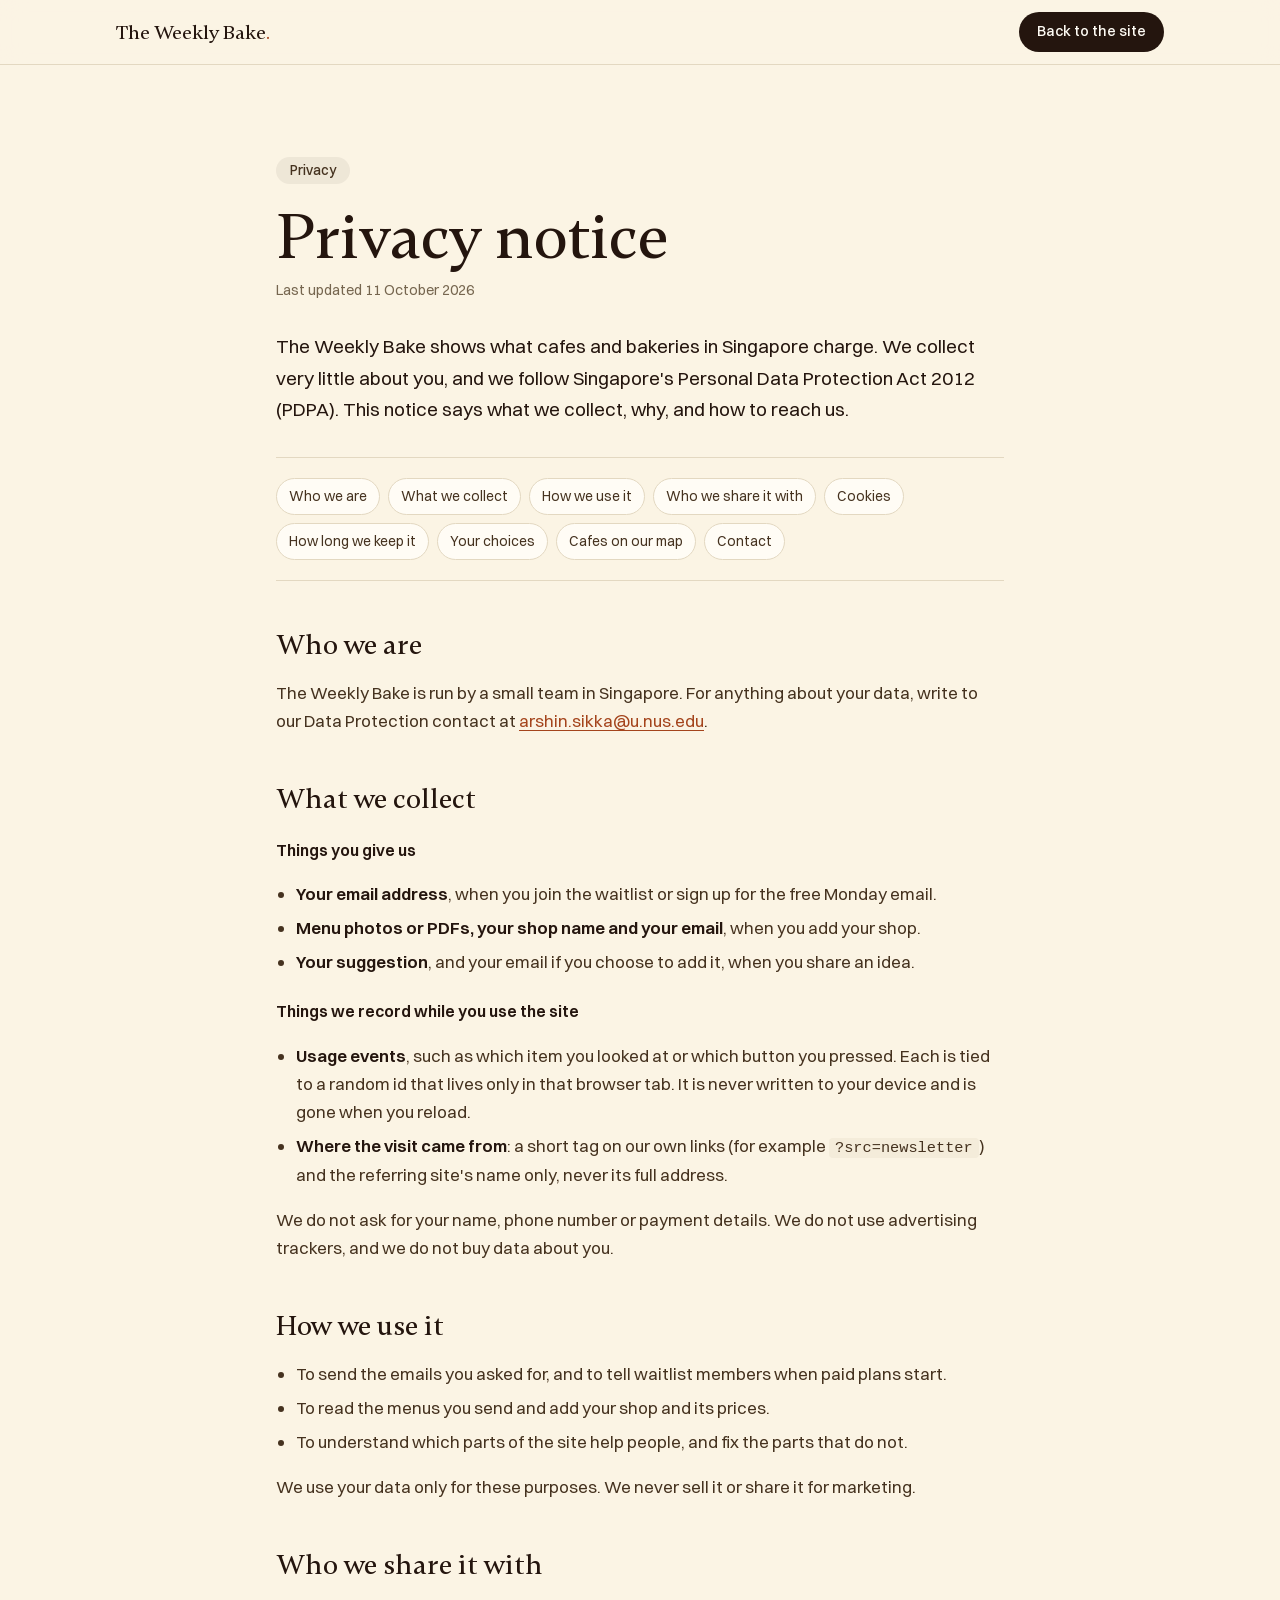
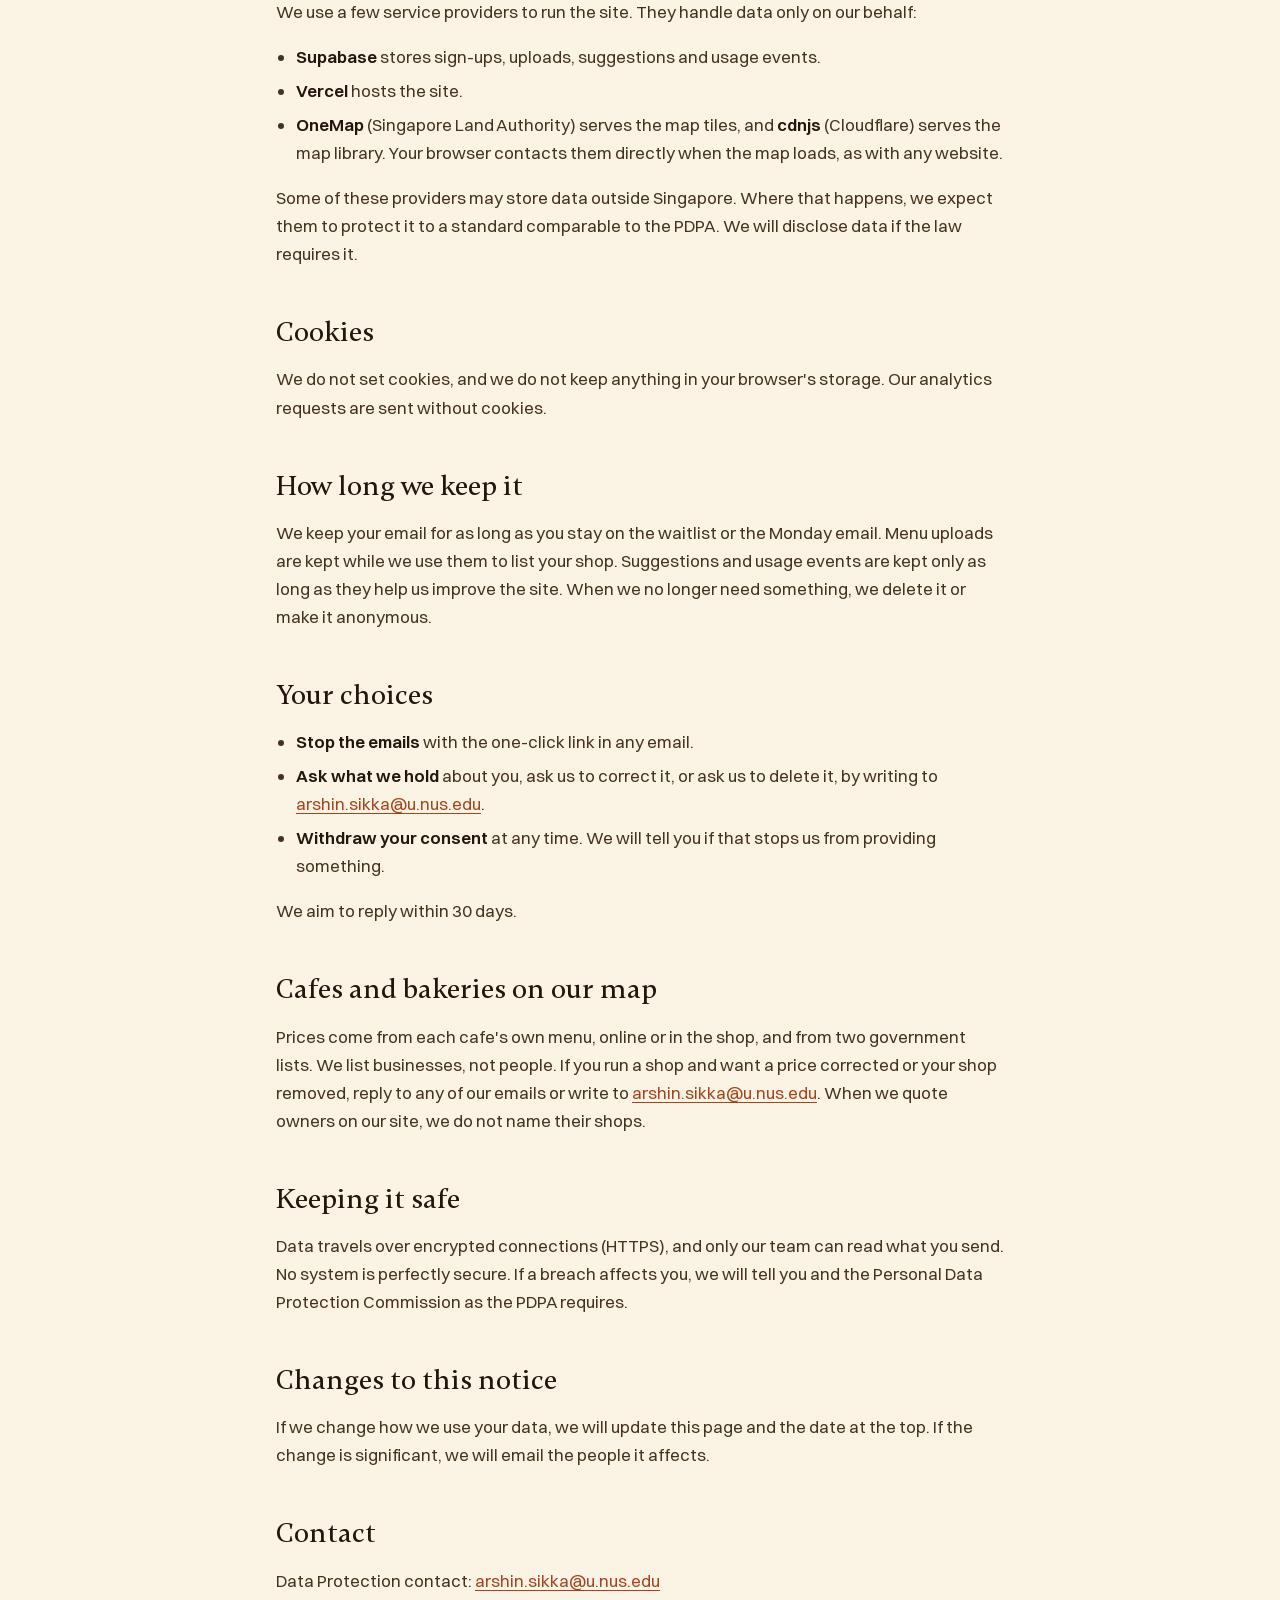
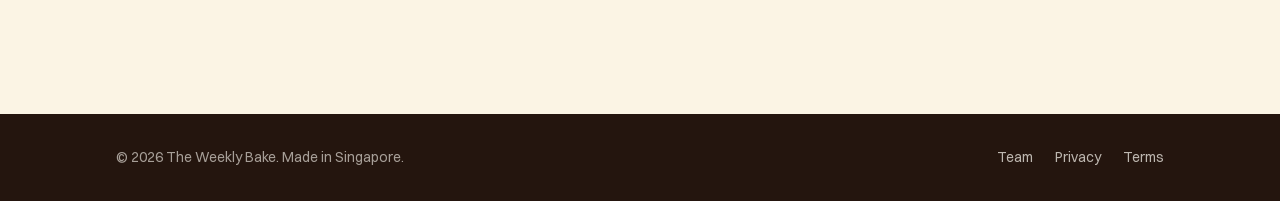
==== privacy.html @ c4740b9b "Team page, slimmer footer, closing fits the screen Adds a team page with university logos and the co" ====
<!DOCTYPE html>
<html lang="en">
<head>
<meta charset="utf-8">
<meta name="viewport" content="width=device-width, initial-scale=1">
<title>Privacy · The Weekly Bake</title>
<meta name="description" content="How The Weekly Bake collects, uses and protects personal data.">
<link rel="icon" type="image/svg+xml" href="data:image/svg+xml,%3Csvg xmlns='http://www.w3.org/2000/svg' viewBox='0 0 32 32'%3E%3Crect width='32' height='32' fill='%23FBF2D9'/%3E%3Cpath d='M5 7l5 18 6-12 6 12 5-18' fill='none' stroke='%232A1810' stroke-width='5' stroke-linecap='round' stroke-linejoin='round'/%3E%3C/svg%3E">
<link rel="stylesheet" href="legal.css">
</head>
<body>
<header class="bar"><div class="wrap"><a class="wordmark" href="./">The Weekly Bake<span class="wdot">.</span></a><a class="back" href="./">Back to the site</a></div></header>
<main class="wrap doc">
<span class="chip">Privacy</span>
<h1>Privacy notice</h1>
<p class="updated">Last updated 11 October 2026</p>
<p class="lead">The Weekly Bake shows what cafes and bakeries in Singapore charge. We collect very little about you, and we follow Singapore's Personal Data Protection Act 2012 (PDPA). This notice says what we collect, why, and how to reach us.</p>

<nav class="toc" aria-label="On this page">
  <a href="#who">Who we are</a><a href="#collect">What we collect</a><a href="#use">How we use it</a><a href="#share">Who we share it with</a><a href="#cookies">Cookies</a><a href="#keep">How long we keep it</a><a href="#rights">Your choices</a><a href="#cafes">Cafes on our map</a><a href="#contact">Contact</a>
</nav>

<h2 id="who">Who we are</h2>
<p>The Weekly Bake is run by a small team in Singapore. For anything about your data, write to our Data Protection contact at <a href="mailto:arshin.sikka@u.nus.edu">arshin.sikka@u.nus.edu</a>.</p>

<h2 id="collect">What we collect</h2>
<h3>Things you give us</h3>
<ul>
  <li><b>Your email address</b>, when you join the waitlist or sign up for the free Monday email.</li>
  <li><b>Menu photos or PDFs, your shop name and your email</b>, when you add your shop.</li>
  <li><b>Your suggestion</b>, and your email if you choose to add it, when you share an idea.</li>
</ul>
<h3>Things we record while you use the site</h3>
<ul>
  <li><b>Usage events</b>, such as which item you looked at or which button you pressed. Each is tied to a random id that lives only in that browser tab. It is never written to your device and is gone when you reload.</li>
  <li><b>Where the visit came from</b>: a short tag on our own links (for example <code>?src=newsletter</code>) and the referring site's name only, never its full address.</li>
</ul>
<p>We do not ask for your name, phone number or payment details. We do not use advertising trackers, and we do not buy data about you.</p>

<h2 id="use">How we use it</h2>
<ul>
  <li>To send the emails you asked for, and to tell waitlist members when paid plans start.</li>
  <li>To read the menus you send and add your shop and its prices.</li>
  <li>To understand which parts of the site help people, and fix the parts that do not.</li>
</ul>
<p>We use your data only for these purposes. We never sell it or share it for marketing.</p>

<h2 id="share">Who we share it with</h2>
<p>We use a few service providers to run the site. They handle data only on our behalf:</p>
<ul>
  <li><b>Supabase</b> stores sign-ups, uploads, suggestions and usage events.</li>
  <li><b>Vercel</b> hosts the site.</li>
  <li><b>OneMap</b> (Singapore Land Authority) serves the map tiles, and <b>cdnjs</b> (Cloudflare) serves the map library. Your browser contacts them directly when the map loads, as with any website.</li>
</ul>
<p>Some of these providers may store data outside Singapore. Where that happens, we expect them to protect it to a standard comparable to the PDPA. We will disclose data if the law requires it.</p>

<h2 id="cookies">Cookies</h2>
<p>We do not set cookies, and we do not keep anything in your browser's storage. Our analytics requests are sent without cookies.</p>

<h2 id="keep">How long we keep it</h2>
<p>We keep your email for as long as you stay on the waitlist or the Monday email. Menu uploads are kept while we use them to list your shop. Suggestions and usage events are kept only as long as they help us improve the site. When we no longer need something, we delete it or make it anonymous.</p>

<h2 id="rights">Your choices</h2>
<ul>
  <li><b>Stop the emails</b> with the one-click link in any email.</li>
  <li><b>Ask what we hold</b> about you, ask us to correct it, or ask us to delete it, by writing to <a href="mailto:arshin.sikka@u.nus.edu">arshin.sikka@u.nus.edu</a>.</li>
  <li><b>Withdraw your consent</b> at any time. We will tell you if that stops us from providing something.</li>
</ul>
<p>We aim to reply within 30 days.</p>

<h2 id="cafes">Cafes and bakeries on our map</h2>
<p>Prices come from each cafe's own menu, online or in the shop, and from two government lists. We list businesses, not people. If you run a shop and want a price corrected or your shop removed, reply to any of our emails or write to <a href="mailto:arshin.sikka@u.nus.edu">arshin.sikka@u.nus.edu</a>. When we quote owners on our site, we do not name their shops.</p>

<h2 id="security">Keeping it safe</h2>
<p>Data travels over encrypted connections (HTTPS), and only our team can read what you send. No system is perfectly secure. If a breach affects you, we will tell you and the Personal Data Protection Commission as the PDPA requires.</p>

<h2 id="changes">Changes to this notice</h2>
<p>If we change how we use your data, we will update this page and the date at the top. If the change is significant, we will email the people it affects.</p>

<h2 id="contact">Contact</h2>
<p>Data Protection contact: <a href="mailto:arshin.sikka@u.nus.edu">arshin.sikka@u.nus.edu</a></p>
</main>
<footer class="foot"><div class="wrap">
  <p>&copy; 2026 The Weekly Bake. Made in Singapore.</p>
  <nav aria-label="Legal"><a href="team.html">Team</a><a href="privacy.html">Privacy</a><a href="terms.html">Terms</a></nav>
</div></footer>
</body>
</html>
---- legal.css ----
@font-face{font-family:'Gambetta';src:url(fonts/gambetta-500.woff2) format('woff2');font-weight:500;font-display:swap}
@font-face{font-family:'Switzer';src:url(fonts/switzer-400.woff2) format('woff2');font-weight:400;font-display:swap}
@font-face{font-family:'Switzer';src:url(fonts/switzer-500.woff2) format('woff2');font-weight:500;font-display:swap}
@font-face{font-family:'Switzer';src:url(fonts/switzer-600.woff2) format('woff2');font-weight:600;font-display:swap}
:root{--butter:#FBF4E4; --cream:#FFFCF5; --tint:#F4ECDA; --rule:#E3D8C1; --espresso:#24150E; --body:#45321F; --muted:#76664F; --tomato:#A4441C; --gold:#F1CF7A; --crust-lite:#EE9A6C}
*{box-sizing:border-box}
html{-webkit-text-size-adjust:100%}
body{margin:0; background:var(--butter); color:var(--body); font:400 17px/1.65 "Switzer",system-ui,sans-serif}
.wrap{max-width:760px; margin:0 auto; padding:0 16px}
a{color:var(--tomato); text-underline-offset:3px}
a:hover{color:var(--espresso)}
.bar{position:sticky; top:0; background:rgba(251,244,228,.92); -webkit-backdrop-filter:blur(12px); backdrop-filter:blur(12px); border-bottom:1px solid var(--rule)}
.bar .wrap{display:flex; align-items:center; justify-content:space-between; min-height:64px; max-width:1080px}
.wordmark{font-family:"Gambetta",Georgia,serif; font-weight:500; font-size:20px; color:var(--espresso); text-decoration:none}
.wdot{color:var(--tomato)}
.back{display:inline-flex; align-items:center; min-height:40px; padding:0 18px; border-radius:999px; background:var(--espresso); color:var(--cream); text-decoration:none; font-weight:500; font-size:14.5px}
.back:hover{background:#3A2418; color:var(--cream)}
.doc{padding-top:clamp(48px,7vw,96px); padding-bottom:clamp(64px,8vw,112px)}
.chip{display:inline-flex; padding:7px 14px; border-radius:999px; background:rgba(36,21,14,.06); font-size:13.5px; font-weight:500; line-height:1}
h1{margin:20px 0 8px; font-family:"Gambetta",Georgia,serif; font-weight:500; font-size:clamp(40px,6vw,64px); line-height:1.05; letter-spacing:-.015em; color:var(--espresso)}
.updated{margin:0 0 28px; color:var(--muted); font-size:14.5px}
.lead{font-size:19px; color:var(--espresso)}
.toc{display:flex; flex-wrap:wrap; gap:8px; margin:32px 0 8px; padding:20px 0; border-top:1px solid var(--rule); border-bottom:1px solid var(--rule)}
.toc a{padding:6px 12px; border-radius:999px; background:var(--cream); border:1px solid var(--rule); color:var(--body); text-decoration:none; font-size:14px}
.toc a:hover{border-color:var(--espresso); color:var(--espresso)}
h2{margin:48px 0 10px; font-family:"Gambetta",Georgia,serif; font-weight:500; font-size:28px; line-height:1.15; color:var(--espresso); scroll-margin-top:84px}
h3{margin:22px 0 6px; font-size:16px; font-weight:600; color:var(--espresso)}
ul{padding-left:20px}
li{margin:6px 0}
b{color:var(--espresso); font-weight:600}
code{font-size:.9em; background:var(--tint); padding:1px 6px; border-radius:4px}
.foot{background:var(--espresso); color:rgba(255,252,245,.6); font-size:14px}
.foot .wrap{display:flex; flex-wrap:wrap; align-items:center; justify-content:space-between; gap:12px 24px; min-height:88px; max-width:1080px}
.foot p{margin:0}
.foot nav{display:flex; gap:22px}
.foot a{color:rgba(255,252,245,.7); text-decoration:none}
.foot a:hover{color:var(--cream)}

/* ---------- the team: four people, four universities ---------- */
.tm-head h2{margin:0}
.tm-grid{display:grid; grid-template-columns:repeat(4,minmax(0,1fr)); margin:clamp(36px,4vw,56px) 0 0; padding:0; list-style:none; border-top:1px solid var(--rule)}
.tm-card{padding:28px 24px 8px 0}
.tm-card + .tm-card{padding-left:24px; border-left:1px solid var(--rule)}
.tm-logo{display:flex; align-items:center; height:64px; margin-bottom:22px}
.tm-logo img{display:block; width:auto; transition:transform .2s}
.tm-logo:hover img{transform:translateY(-2px)}
.tm-logo:focus-visible{outline:2px solid var(--tomato); outline-offset:6px; border-radius:4px}
.tm-nus,.tm-ui{height:60px}
.tm-tum{height:30px}
.tm-uoft{height:56px}
.tm-name{margin:0; font-family:"Gambetta",Georgia,serif; font-weight:500; font-size:26px; line-height:1.1; color:var(--espresso)}
.tm-uni{margin:6px 0 0; font-size:14.5px; line-height:1.4; color:var(--muted)}
@media (max-width:860px){
  .tm-grid{grid-template-columns:repeat(2,minmax(0,1fr))}
  .tm-card:nth-child(3){padding-left:0; border-left:0}
  .tm-card:nth-child(n+3){border-top:1px solid var(--rule); margin-top:0}
  .tm-card{padding-bottom:24px}
}
.doc.team{max-width:1080px}
.doc.team .lead{max-width:56ch}
.tm-grid{margin-top:48px}
.tm-name{font-size:28px}
.team-contact{margin-top:56px; color:var(--muted); font-size:15px}

/* team page: how it started */
.story{display:grid; grid-template-columns:minmax(0,5fr) minmax(0,7fr); gap:24px 64px; margin-top:96px; padding-top:48px; border-top:1px solid var(--rule)}
.story h2{margin:18px 0 0; font-size:clamp(28px,3.2vw,38px); line-height:1.12}
.story-body p{margin:0 0 18px; color:var(--body)}
.story-body p:first-child{font-size:19px; color:var(--espresso)}
.steps{list-style:none; margin:28px 0 28px; padding:0; border-top:1px solid var(--rule)}
.steps li{display:grid; grid-template-columns:120px minmax(0,1fr); gap:16px; padding:16px 0; border-bottom:1px solid var(--rule)}
.steps b{font-family:"Gambetta",Georgia,serif; font-weight:500; font-size:19px; color:var(--tomato)}
.steps span{font-size:16px; line-height:1.55}
@media (max-width:760px){ .story{grid-template-columns:1fr; margin-top:64px} .steps li{grid-template-columns:1fr; gap:4px} }
.story-head{position:sticky; top:104px; align-self:start}
@media (max-width:760px){ .story-head{position:static} }
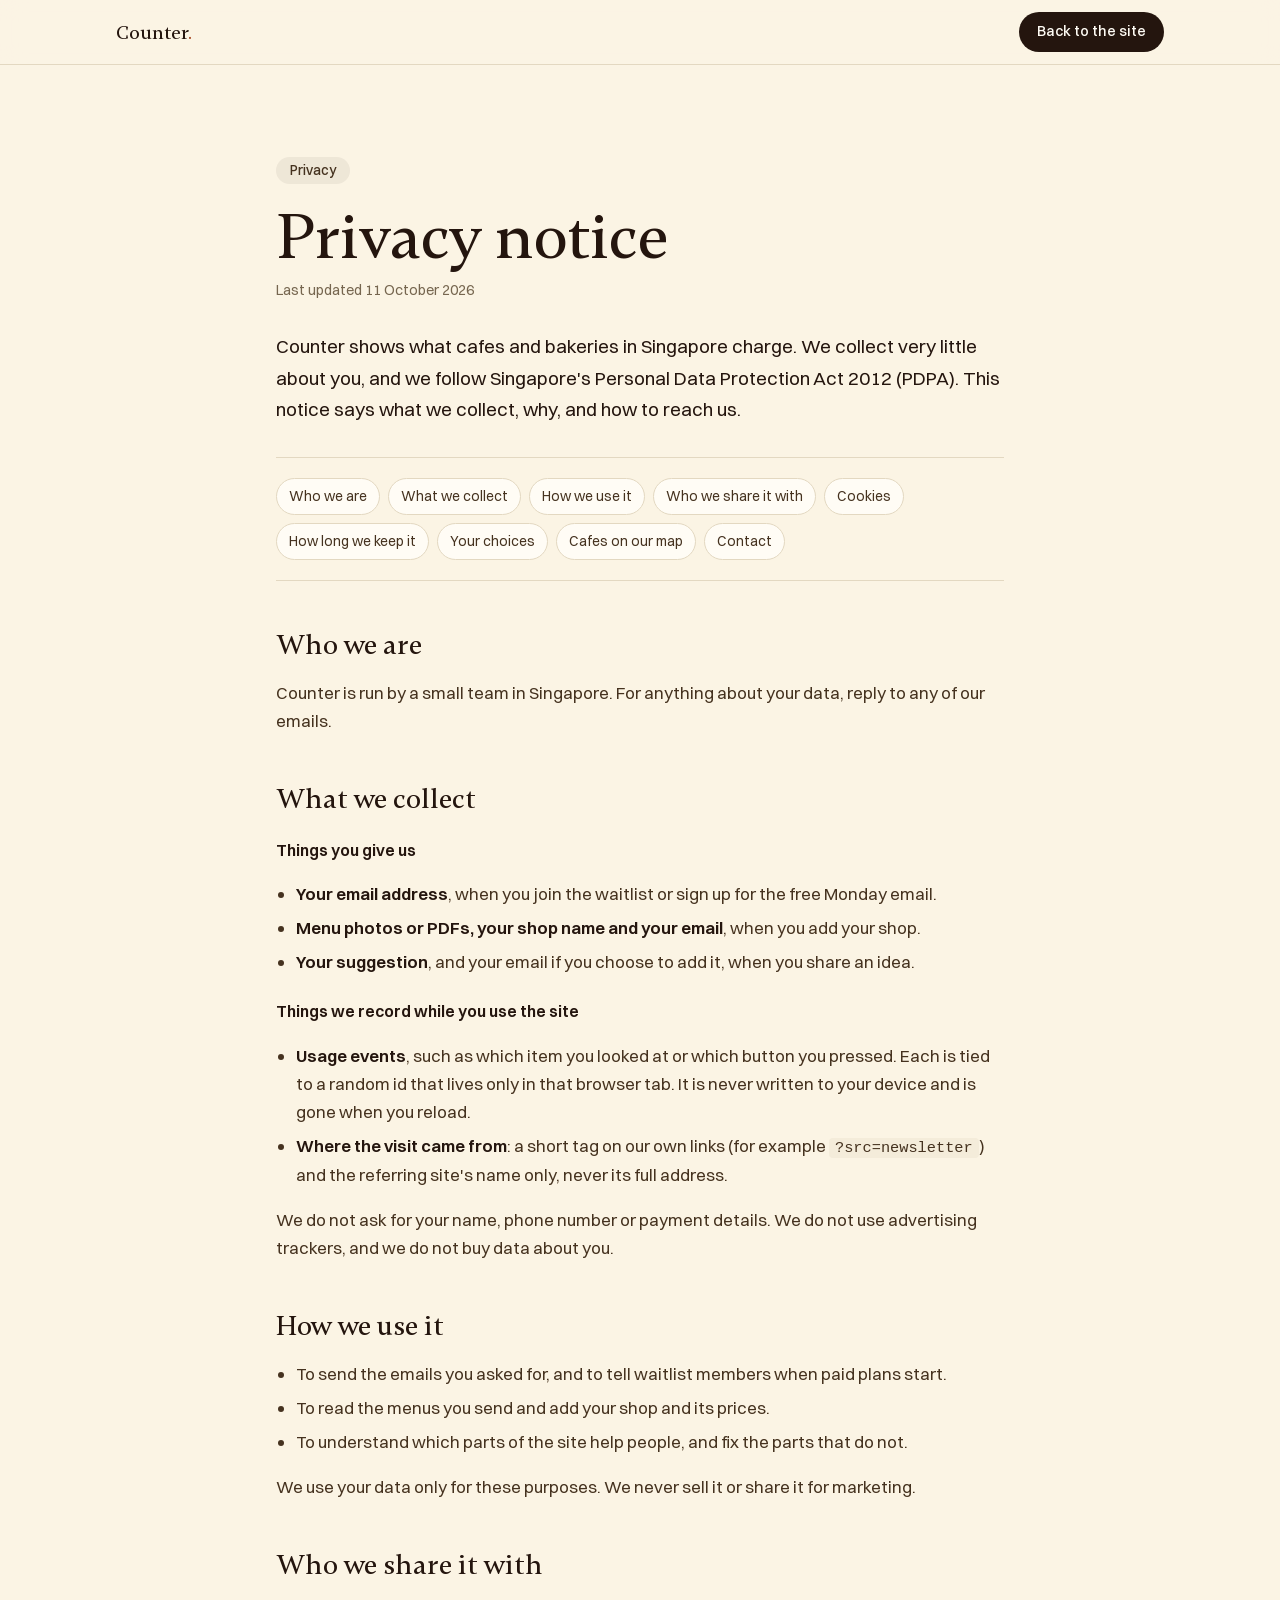
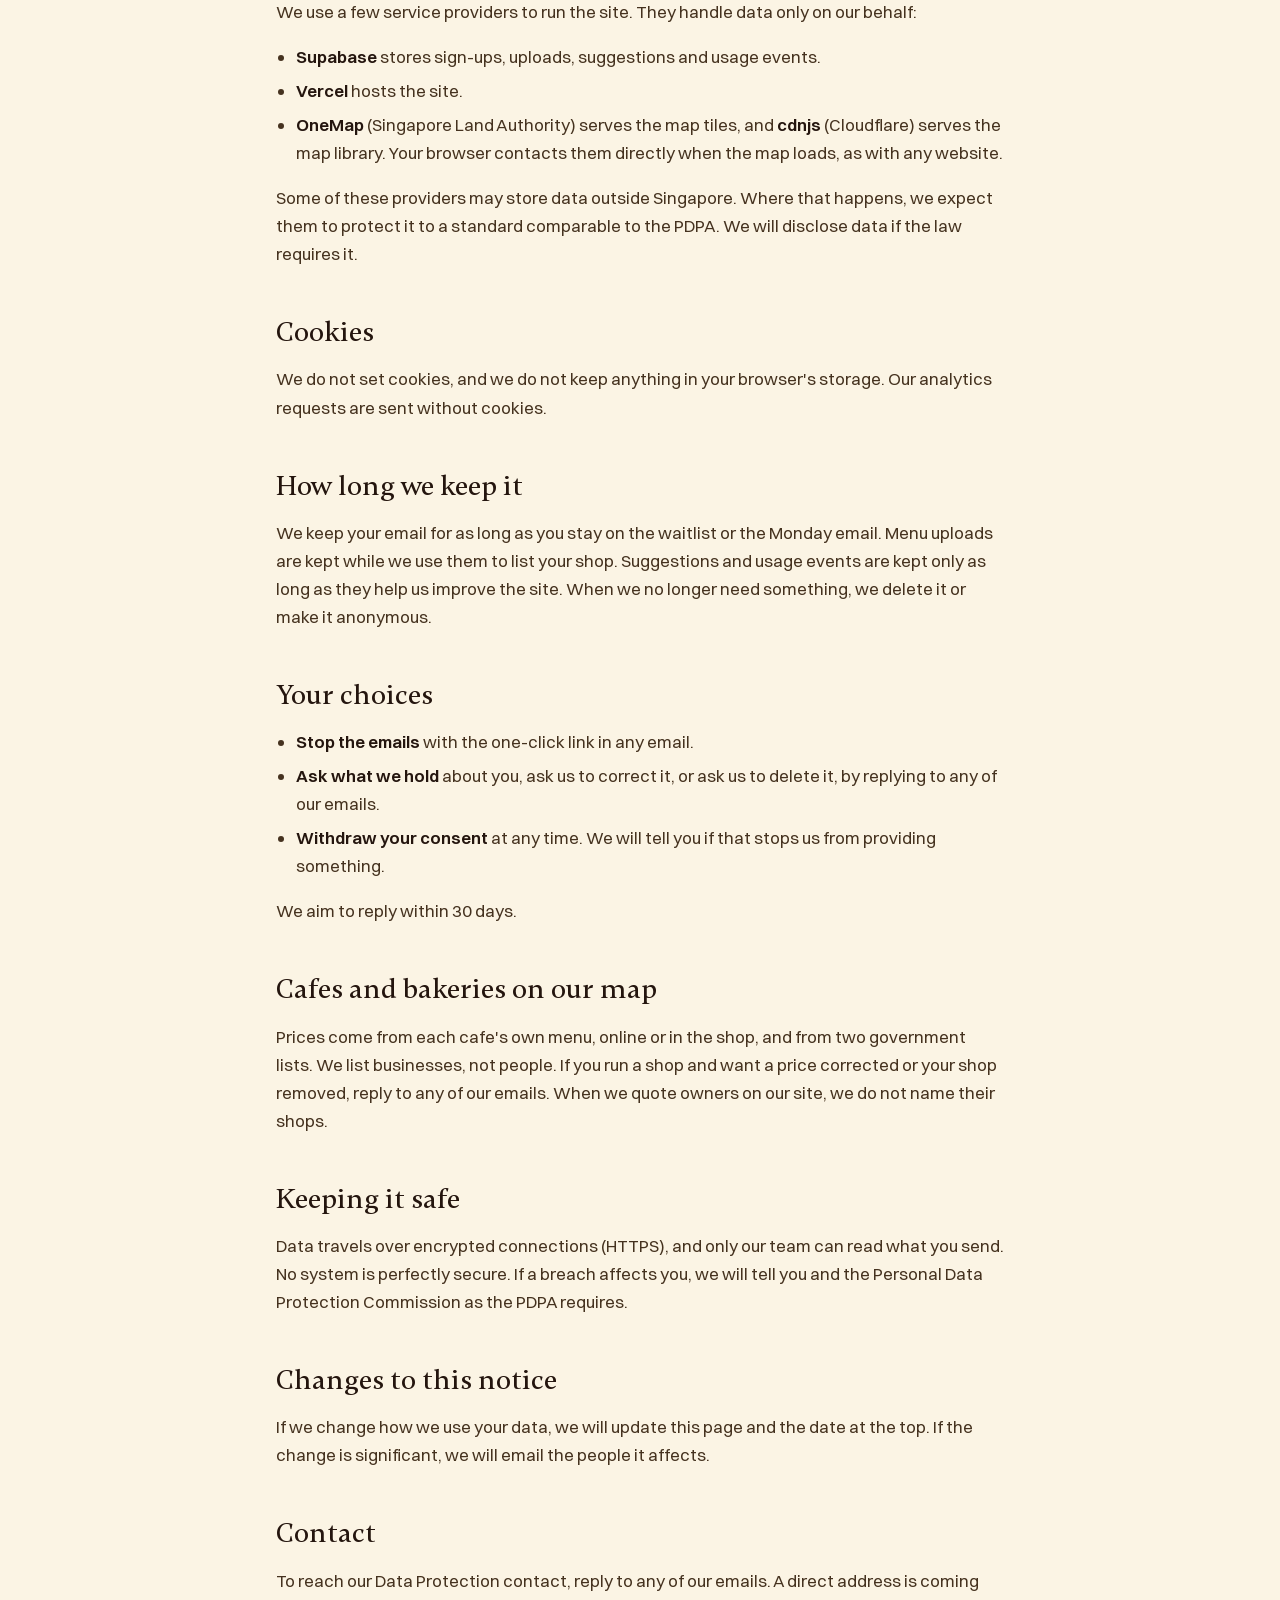
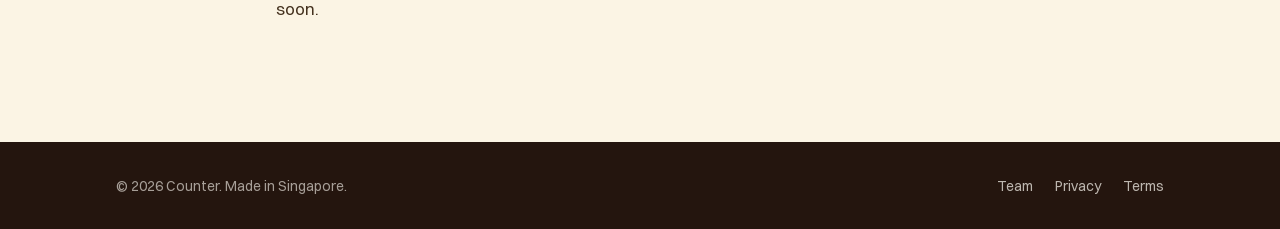
==== commit 9d308df5: "Rename to Counter, remove personal contact email Co-Authored-By: Claude Opus 5.5 <noreply@anthropic." ====
--- a/privacy.html
+++ b/privacy.html
@@ -3,25 +3,25 @@
 <head>
 <meta charset="utf-8">
 <meta name="viewport" content="width=device-width, initial-scale=1">
-<title>Privacy · The Weekly Bake</title>
-<meta name="description" content="How The Weekly Bake collects, uses and protects personal data.">
+<title>Privacy · Counter</title>
+<meta name="description" content="How Counter collects, uses and protects personal data.">
 <link rel="icon" type="image/svg+xml" href="data:image/svg+xml,%3Csvg xmlns='http://www.w3.org/2000/svg' viewBox='0 0 32 32'%3E%3Crect width='32' height='32' fill='%23FBF2D9'/%3E%3Cpath d='M5 7l5 18 6-12 6 12 5-18' fill='none' stroke='%232A1810' stroke-width='5' stroke-linecap='round' stroke-linejoin='round'/%3E%3C/svg%3E">
 <link rel="stylesheet" href="legal.css">
 </head>
 <body>
-<header class="bar"><div class="wrap"><a class="wordmark" href="./">The Weekly Bake<span class="wdot">.</span></a><a class="back" href="./">Back to the site</a></div></header>
+<header class="bar"><div class="wrap"><a class="wordmark" href="./">Counter<span class="wdot">.</span></a><a class="back" href="./">Back to the site</a></div></header>
 <main class="wrap doc">
 <span class="chip">Privacy</span>
 <h1>Privacy notice</h1>
 <p class="updated">Last updated 11 October 2026</p>
-<p class="lead">The Weekly Bake shows what cafes and bakeries in Singapore charge. We collect very little about you, and we follow Singapore's Personal Data Protection Act 2012 (PDPA). This notice says what we collect, why, and how to reach us.</p>
+<p class="lead">Counter shows what cafes and bakeries in Singapore charge. We collect very little about you, and we follow Singapore's Personal Data Protection Act 2012 (PDPA). This notice says what we collect, why, and how to reach us.</p>
 
 <nav class="toc" aria-label="On this page">
   <a href="#who">Who we are</a><a href="#collect">What we collect</a><a href="#use">How we use it</a><a href="#share">Who we share it with</a><a href="#cookies">Cookies</a><a href="#keep">How long we keep it</a><a href="#rights">Your choices</a><a href="#cafes">Cafes on our map</a><a href="#contact">Contact</a>
 </nav>
 
 <h2 id="who">Who we are</h2>
-<p>The Weekly Bake is run by a small team in Singapore. For anything about your data, write to our Data Protection contact at <a href="mailto:arshin.sikka@u.nus.edu">arshin.sikka@u.nus.edu</a>.</p>
+<p>Counter is run by a small team in Singapore. For anything about your data, reply to any of our emails.</p>
 
 <h2 id="collect">What we collect</h2>
 <h3>Things you give us</h3>
@@ -63,13 +63,13 @@
 <h2 id="rights">Your choices</h2>
 <ul>
   <li><b>Stop the emails</b> with the one-click link in any email.</li>
-  <li><b>Ask what we hold</b> about you, ask us to correct it, or ask us to delete it, by writing to <a href="mailto:arshin.sikka@u.nus.edu">arshin.sikka@u.nus.edu</a>.</li>
+  <li><b>Ask what we hold</b> about you, ask us to correct it, or ask us to delete it, by replying to any of our emails.</li>
   <li><b>Withdraw your consent</b> at any time. We will tell you if that stops us from providing something.</li>
 </ul>
 <p>We aim to reply within 30 days.</p>
 
 <h2 id="cafes">Cafes and bakeries on our map</h2>
-<p>Prices come from each cafe's own menu, online or in the shop, and from two government lists. We list businesses, not people. If you run a shop and want a price corrected or your shop removed, reply to any of our emails or write to <a href="mailto:arshin.sikka@u.nus.edu">arshin.sikka@u.nus.edu</a>. When we quote owners on our site, we do not name their shops.</p>
+<p>Prices come from each cafe's own menu, online or in the shop, and from two government lists. We list businesses, not people. If you run a shop and want a price corrected or your shop removed, reply to any of our emails. When we quote owners on our site, we do not name their shops.</p>
 
 <h2 id="security">Keeping it safe</h2>
 <p>Data travels over encrypted connections (HTTPS), and only our team can read what you send. No system is perfectly secure. If a breach affects you, we will tell you and the Personal Data Protection Commission as the PDPA requires.</p>
@@ -78,10 +78,10 @@
 <p>If we change how we use your data, we will update this page and the date at the top. If the change is significant, we will email the people it affects.</p>
 
 <h2 id="contact">Contact</h2>
-<p>Data Protection contact: <a href="mailto:arshin.sikka@u.nus.edu">arshin.sikka@u.nus.edu</a></p>
+<p>To reach our Data Protection contact, reply to any of our emails. A direct address is coming soon.</p>
 </main>
 <footer class="foot"><div class="wrap">
-  <p>&copy; 2026 The Weekly Bake. Made in Singapore.</p>
+  <p>&copy; 2026 Counter. Made in Singapore.</p>
   <nav aria-label="Legal"><a href="team.html">Team</a><a href="privacy.html">Privacy</a><a href="terms.html">Terms</a></nav>
 </div></footer>
 </body>
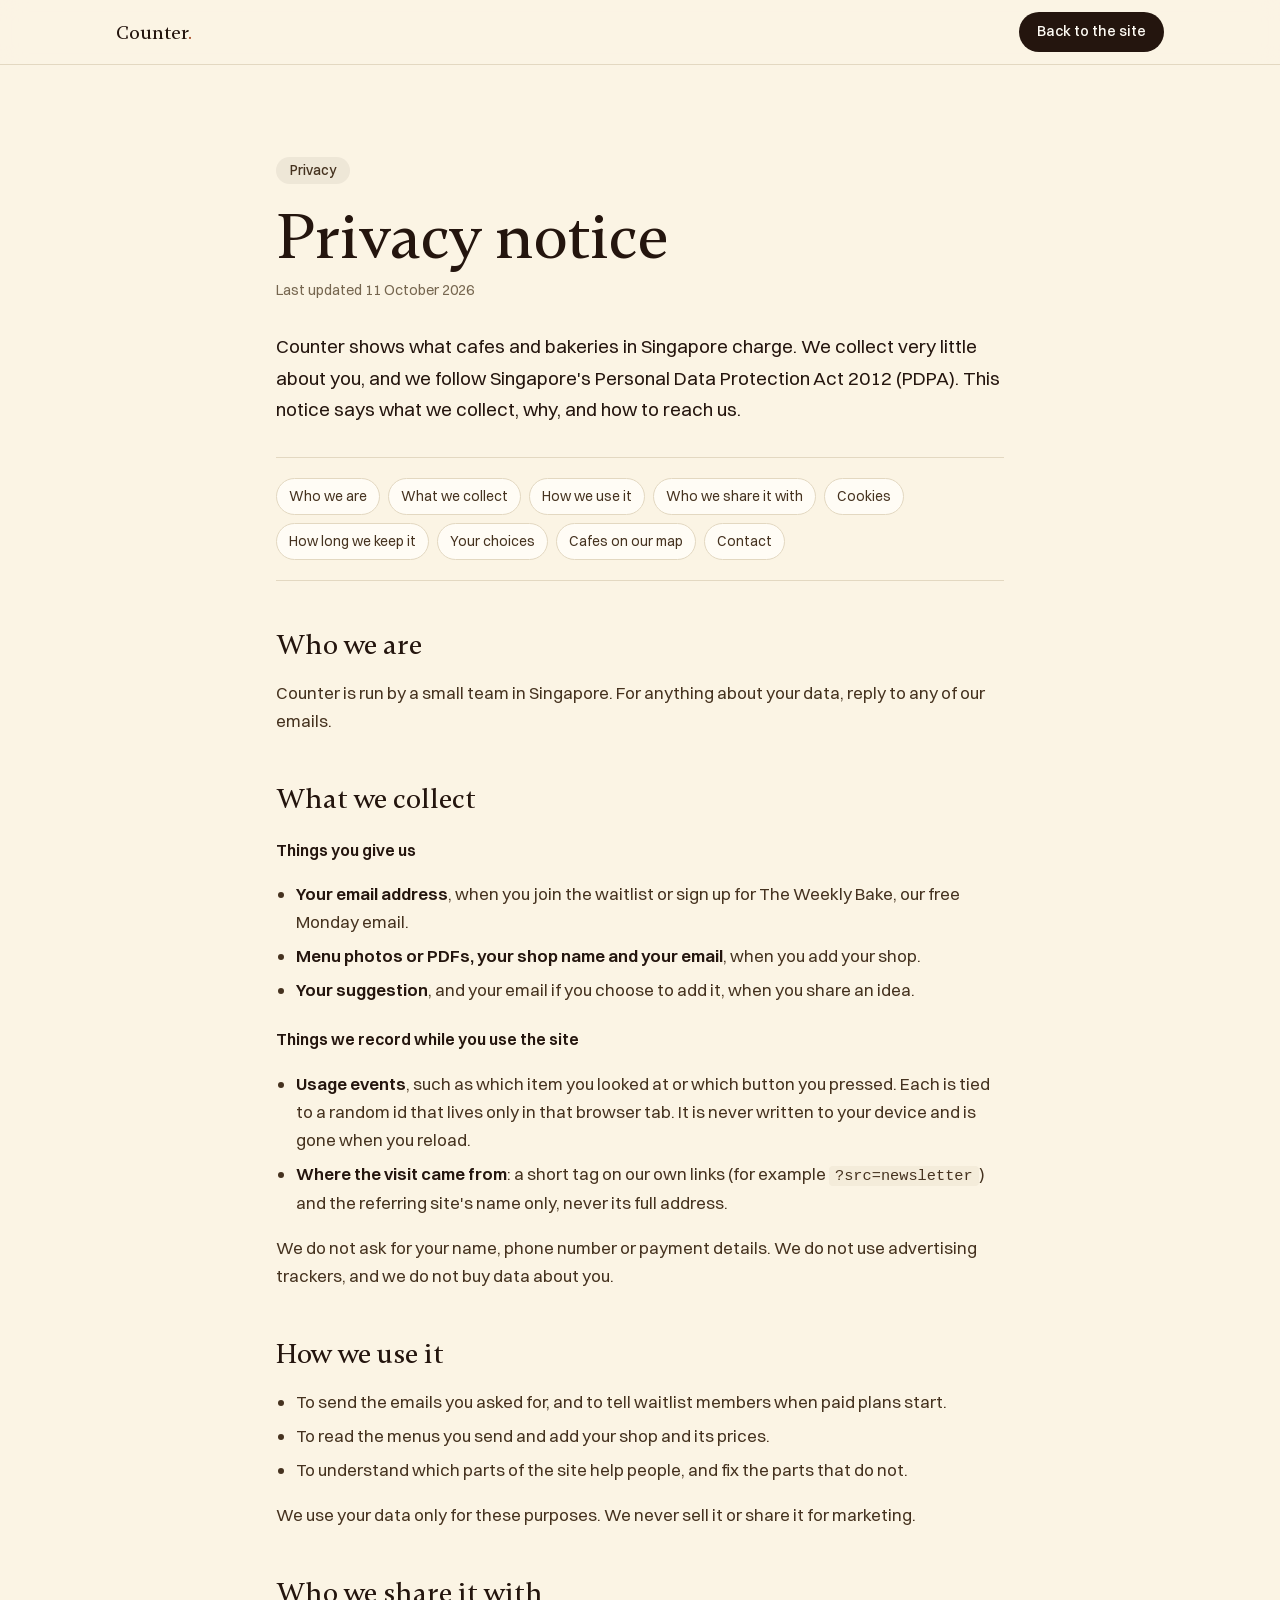
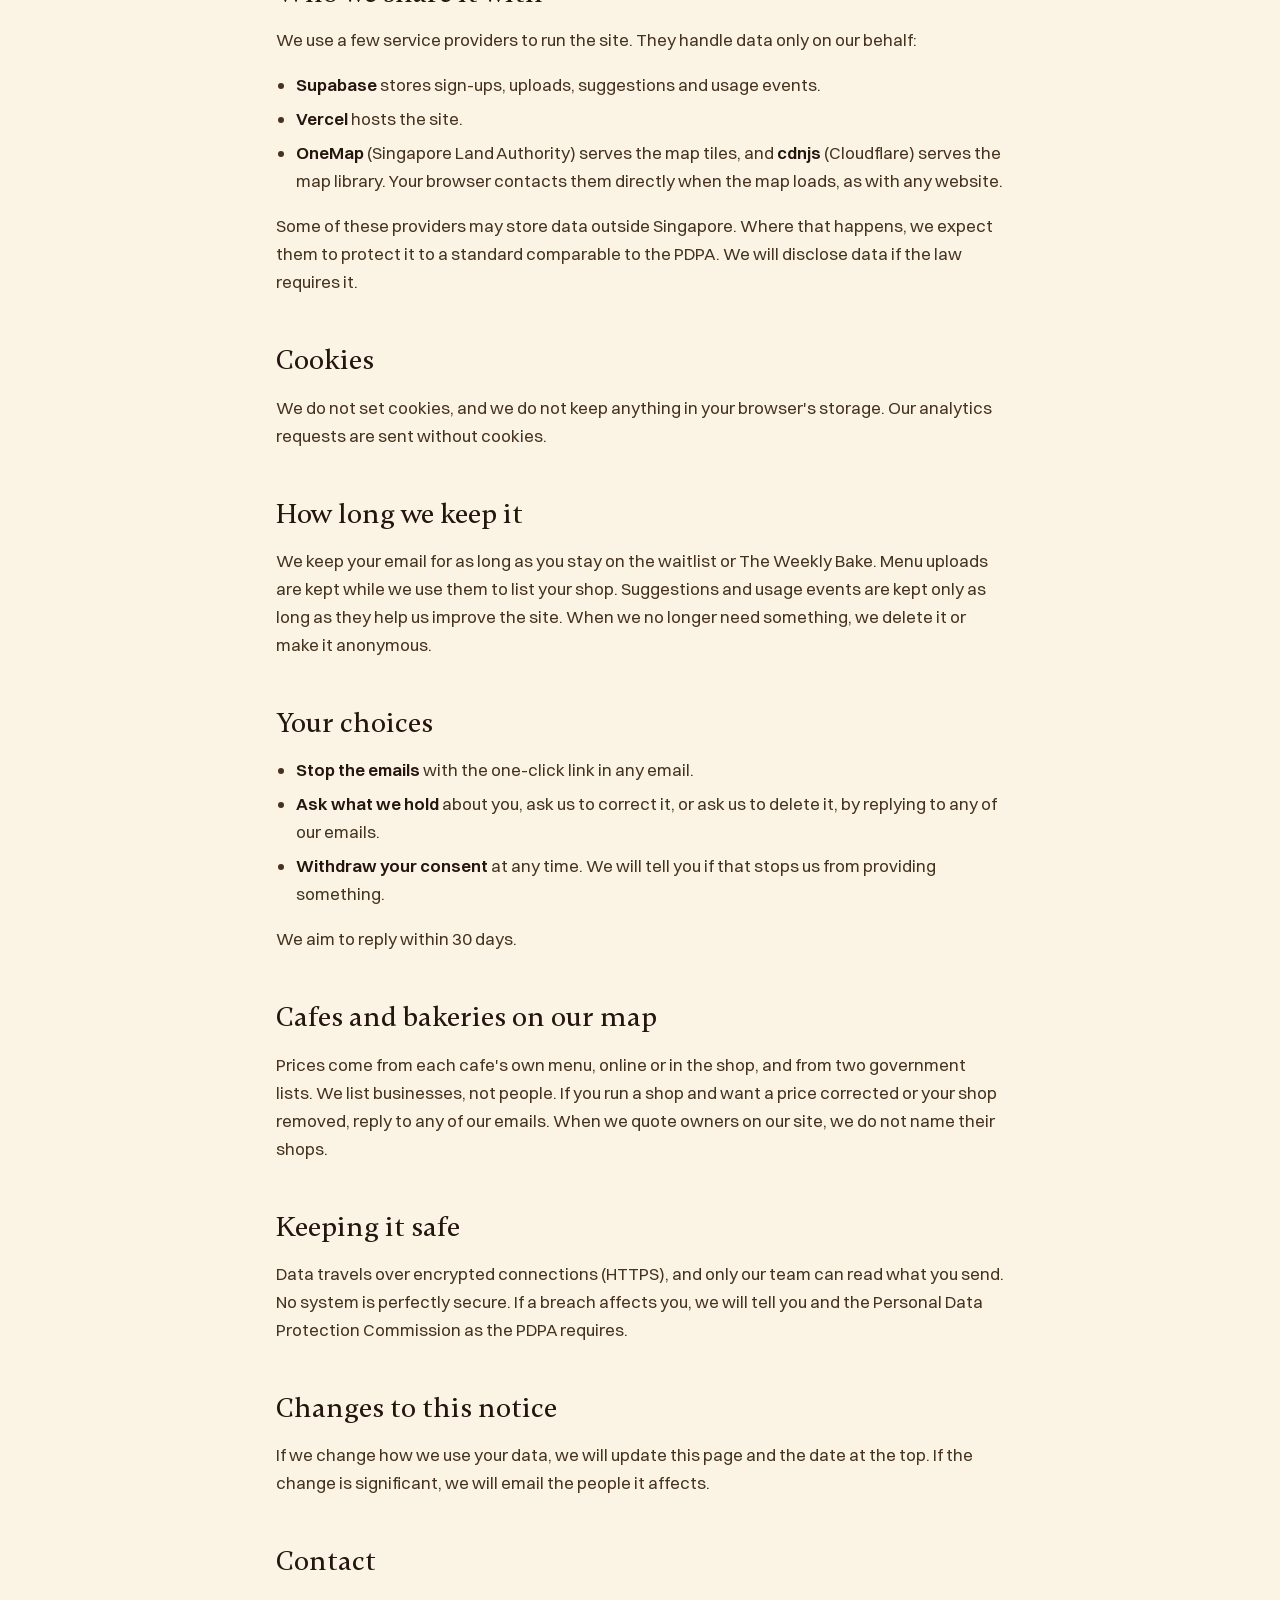
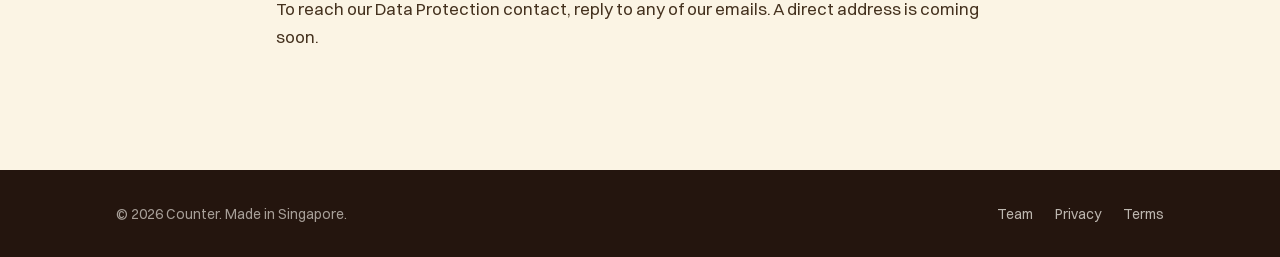
==== commit 2aeaeddb: "Newsletter is The Weekly Bake, the product is Counter; Try it opens Counter v2 Co-Authored-By: Claud" ====
--- a/privacy.html
+++ b/privacy.html
@@ -26,7 +26,7 @@
 <h2 id="collect">What we collect</h2>
 <h3>Things you give us</h3>
 <ul>
-  <li><b>Your email address</b>, when you join the waitlist or sign up for the free Monday email.</li>
+  <li><b>Your email address</b>, when you join the waitlist or sign up for The Weekly Bake, our free Monday email.</li>
   <li><b>Menu photos or PDFs, your shop name and your email</b>, when you add your shop.</li>
   <li><b>Your suggestion</b>, and your email if you choose to add it, when you share an idea.</li>
 </ul>
@@ -58,7 +58,7 @@
 <p>We do not set cookies, and we do not keep anything in your browser's storage. Our analytics requests are sent without cookies.</p>
 
 <h2 id="keep">How long we keep it</h2>
-<p>We keep your email for as long as you stay on the waitlist or the Monday email. Menu uploads are kept while we use them to list your shop. Suggestions and usage events are kept only as long as they help us improve the site. When we no longer need something, we delete it or make it anonymous.</p>
+<p>We keep your email for as long as you stay on the waitlist or The Weekly Bake. Menu uploads are kept while we use them to list your shop. Suggestions and usage events are kept only as long as they help us improve the site. When we no longer need something, we delete it or make it anonymous.</p>
 
 <h2 id="rights">Your choices</h2>
 <ul>
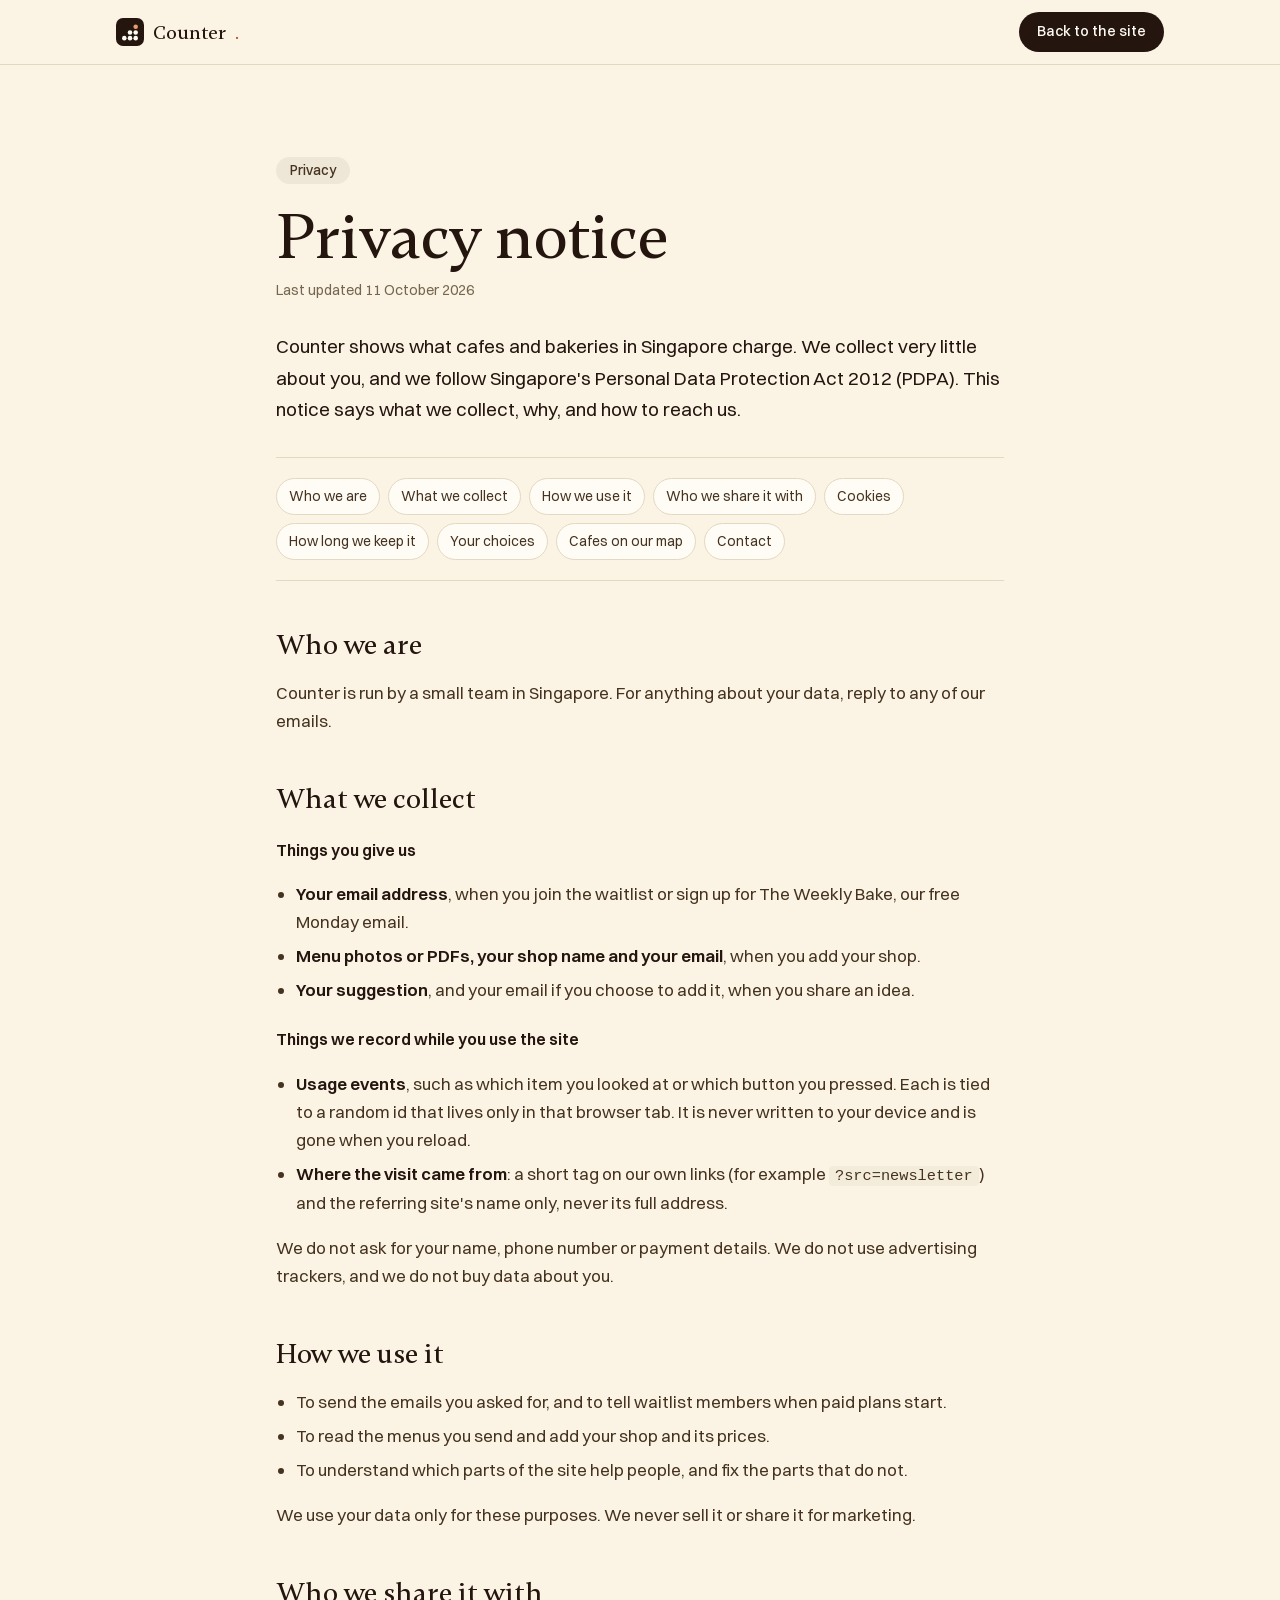
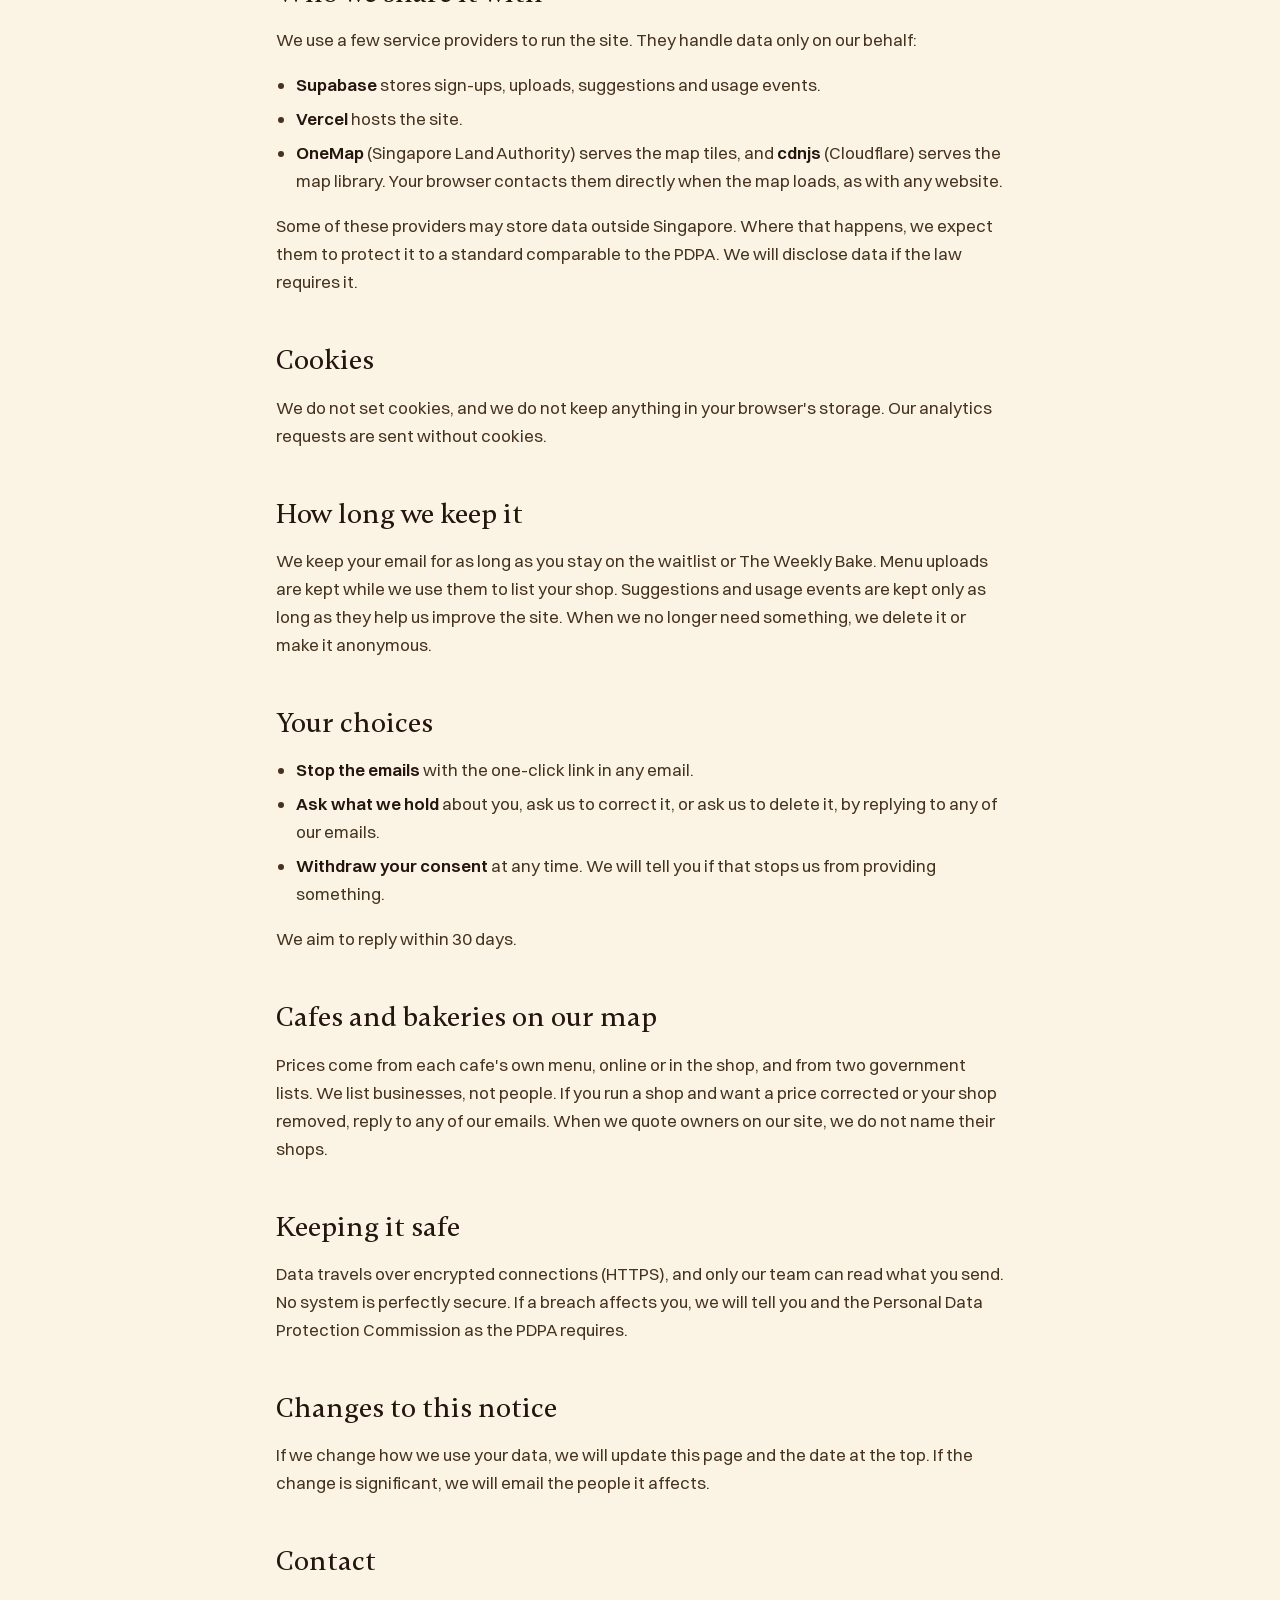
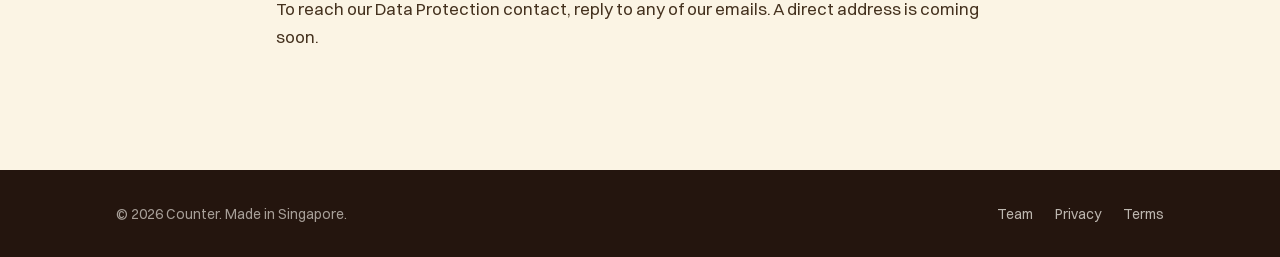
==== commit d55a11e3: "Landing is Counter's: drop the in-page preview, add logo, phone shows the product, demo video lightb" ====
--- a/privacy.html
+++ b/privacy.html
@@ -5,11 +5,11 @@
 <meta name="viewport" content="width=device-width, initial-scale=1">
 <title>Privacy · Counter</title>
 <meta name="description" content="How Counter collects, uses and protects personal data.">
-<link rel="icon" type="image/svg+xml" href="data:image/svg+xml,%3Csvg xmlns='http://www.w3.org/2000/svg' viewBox='0 0 32 32'%3E%3Crect width='32' height='32' fill='%23FBF2D9'/%3E%3Cpath d='M5 7l5 18 6-12 6 12 5-18' fill='none' stroke='%232A1810' stroke-width='5' stroke-linecap='round' stroke-linejoin='round'/%3E%3C/svg%3E">
+<link rel="icon" href="img/logo-mark.svg" type="image/svg+xml">
 <link rel="stylesheet" href="legal.css">
 </head>
 <body>
-<header class="bar"><div class="wrap"><a class="wordmark" href="./">Counter<span class="wdot">.</span></a><a class="back" href="./">Back to the site</a></div></header>
+<header class="bar"><div class="wrap"><a class="wordmark" href="./"><img src="img/logo-mark.svg" alt="" width="28" height="28">Counter<span class="wdot">.</span></a><a class="back" href="./">Back to the site</a></div></header>
 <main class="wrap doc">
 <span class="chip">Privacy</span>
 <h1>Privacy notice</h1>
--- a/legal.css
+++ b/legal.css
@@ -11,7 +11,9 @@
 a:hover{color:var(--espresso)}
 .bar{position:sticky; top:0; background:rgba(251,244,228,.92); -webkit-backdrop-filter:blur(12px); backdrop-filter:blur(12px); border-bottom:1px solid var(--rule)}
 .bar .wrap{display:flex; align-items:center; justify-content:space-between; min-height:64px; max-width:1080px}
-.wordmark{font-family:"Gambetta",Georgia,serif; font-weight:500; font-size:20px; color:var(--espresso); text-decoration:none}
+.wordmark{display:inline-flex; align-items:center; gap:9px; font-family:"Gambetta",Georgia,serif; font-weight:500; font-size:20px; color:var(--espresso); text-decoration:none}
+.wordmark img{display:block; width:28px; height:28px}
+@media (max-width:640px){ .wordmark img{width:24px; height:24px} .wordmark{gap:8px} }
 .wdot{color:var(--tomato)}
 .back{display:inline-flex; align-items:center; min-height:40px; padding:0 18px; border-radius:999px; background:var(--espresso); color:var(--cream); text-decoration:none; font-weight:500; font-size:14.5px}
 .back:hover{background:#3A2418; color:var(--cream)}
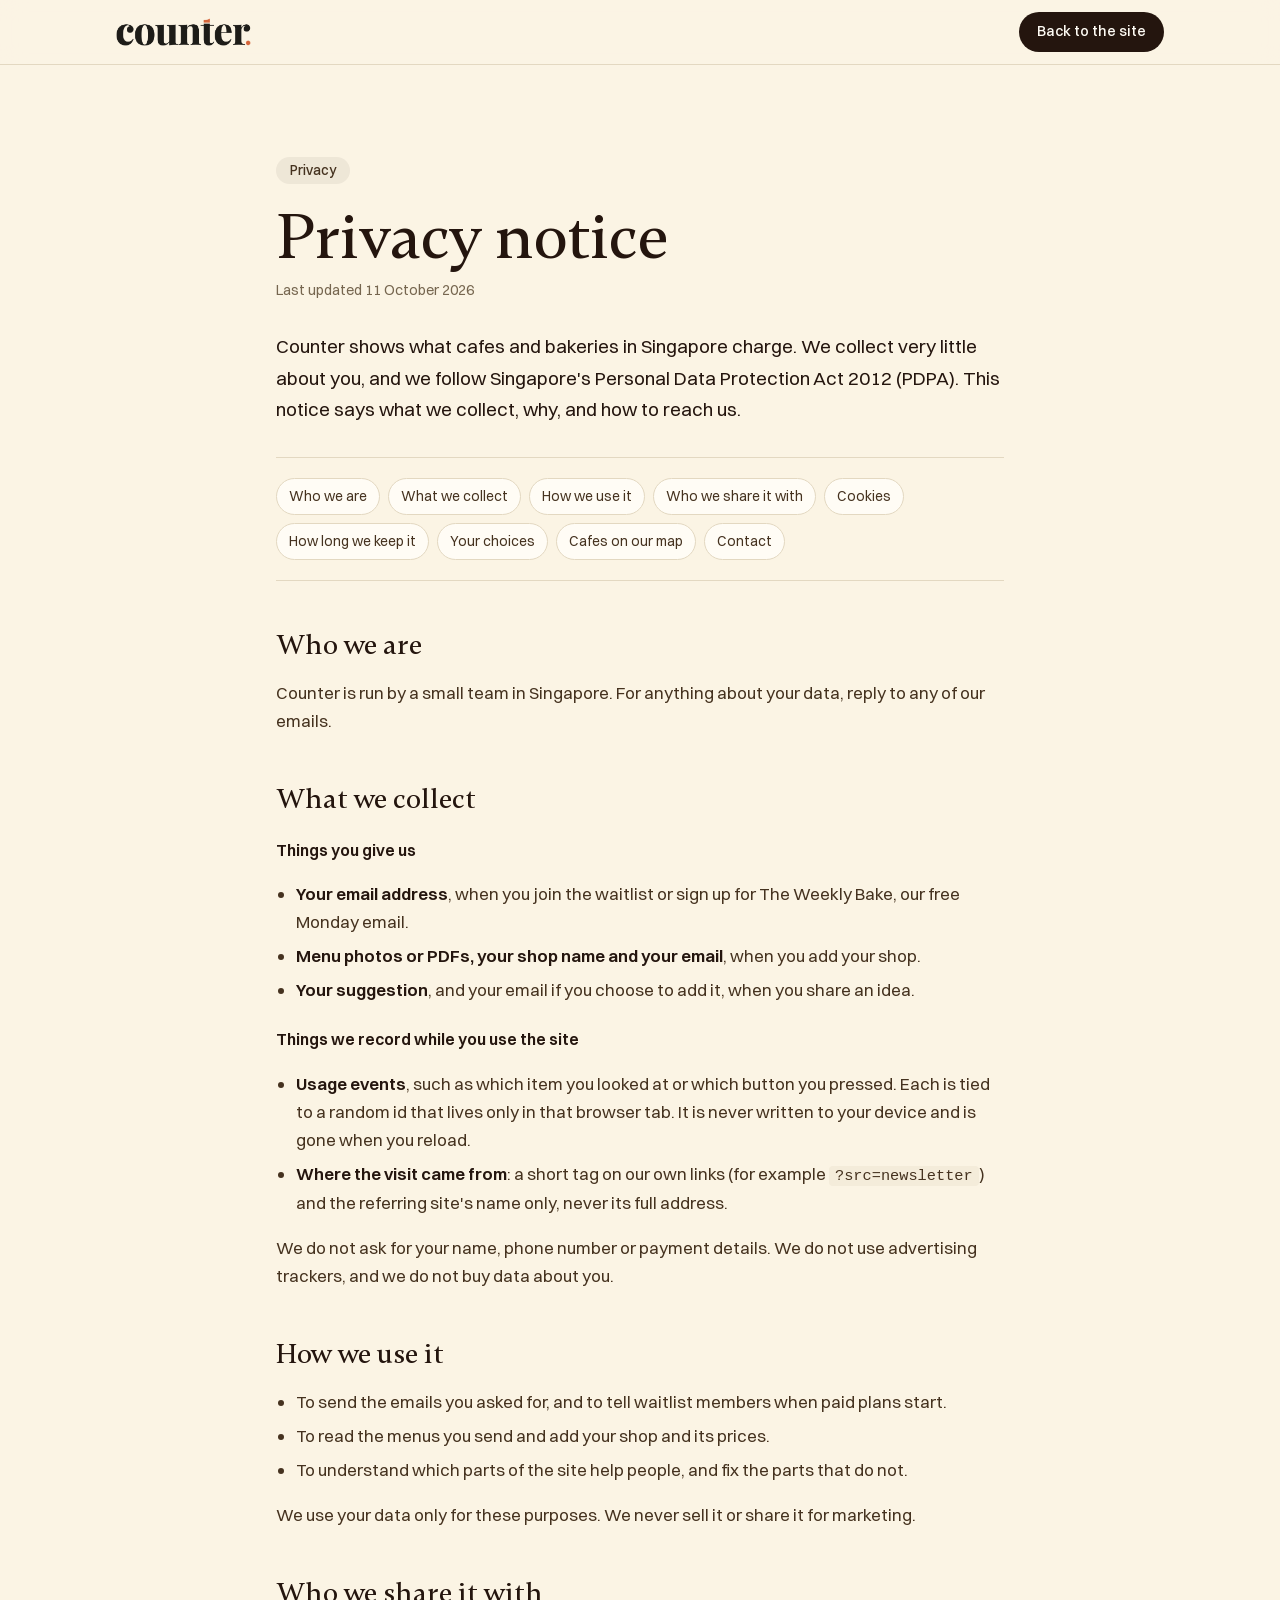
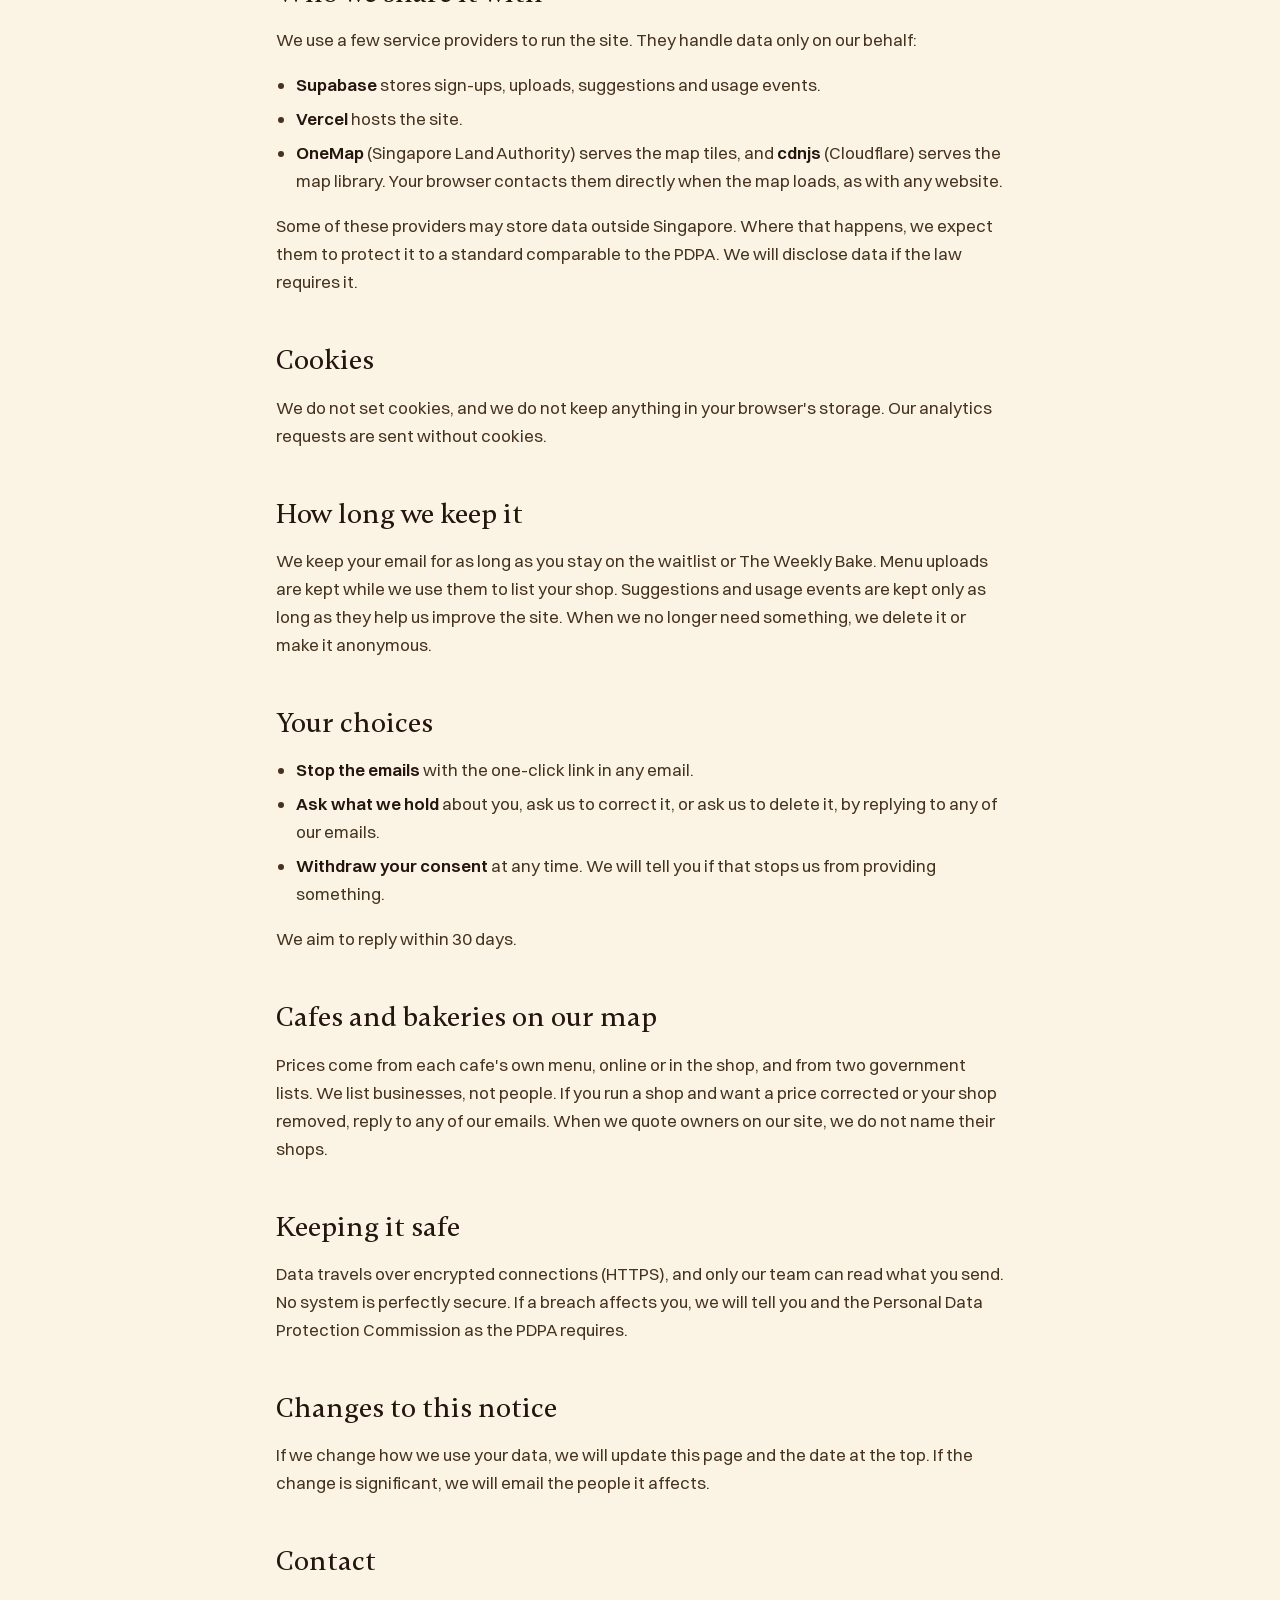
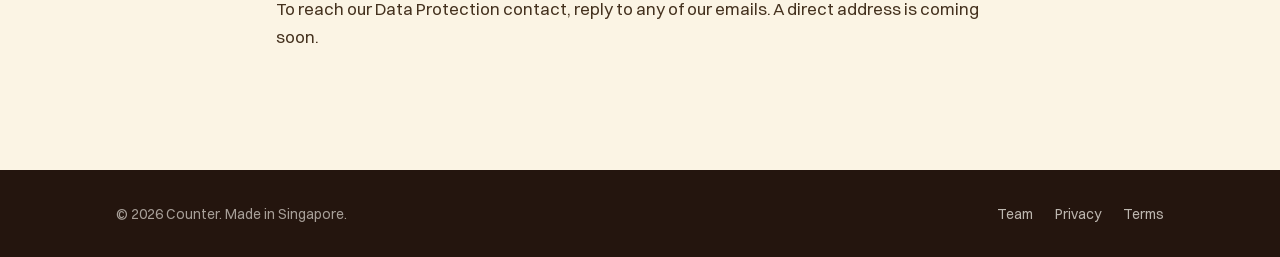
==== commit ae86bc9f: "Bring in Arshin's latest landing page (arshinsikka/weekly-bake b2f0cc6, site/) Co-Authored-By: Claud" ====
--- a/privacy.html
+++ b/privacy.html
@@ -3,13 +3,13 @@
 <head>
 <meta charset="utf-8">
 <meta name="viewport" content="width=device-width, initial-scale=1">
-<title>Privacy · Counter</title>
+<title>Privacy, Counter</title>
 <meta name="description" content="How Counter collects, uses and protects personal data.">
-<link rel="icon" href="img/logo-mark.svg" type="image/svg+xml">
+<link rel="icon" href="img/favicon.svg" type="image/svg+xml">
 <link rel="stylesheet" href="legal.css">
 </head>
 <body>
-<header class="bar"><div class="wrap"><a class="wordmark" href="./"><img src="img/logo-mark.svg" alt="" width="28" height="28">Counter<span class="wdot">.</span></a><a class="back" href="./">Back to the site</a></div></header>
+<header class="bar"><div class="wrap"><a class="wordmark" href="./"><img src="img/logo-dark.png" alt="" width="135" height="28"><span class="vh">Counter</span></a><a class="back" href="./">Back to the site</a></div></header>
 <main class="wrap doc">
 <span class="chip">Privacy</span>
 <h1>Privacy notice</h1>
--- a/legal.css
+++ b/legal.css
@@ -11,10 +11,10 @@
 a:hover{color:var(--espresso)}
 .bar{position:sticky; top:0; background:rgba(251,244,228,.92); -webkit-backdrop-filter:blur(12px); backdrop-filter:blur(12px); border-bottom:1px solid var(--rule)}
 .bar .wrap{display:flex; align-items:center; justify-content:space-between; min-height:64px; max-width:1080px}
-.wordmark{display:inline-flex; align-items:center; gap:9px; font-family:"Gambetta",Georgia,serif; font-weight:500; font-size:20px; color:var(--espresso); text-decoration:none}
-.wordmark img{display:block; width:28px; height:28px}
-@media (max-width:640px){ .wordmark img{width:24px; height:24px} .wordmark{gap:8px} }
-.wdot{color:var(--tomato)}
+.wordmark{display:inline-flex; align-items:center; text-decoration:none}
+.wordmark img{display:block; width:auto; height:28px}
+@media (max-width:640px){ .wordmark img{height:24px} }
+.vh{position:absolute; width:1px; height:1px; overflow:hidden; clip:rect(0 0 0 0)}
 .back{display:inline-flex; align-items:center; min-height:40px; padding:0 18px; border-radius:999px; background:var(--espresso); color:var(--cream); text-decoration:none; font-weight:500; font-size:14.5px}
 .back:hover{background:#3A2418; color:var(--cream)}
 .doc{padding-top:clamp(48px,7vw,96px); padding-bottom:clamp(64px,8vw,112px)}
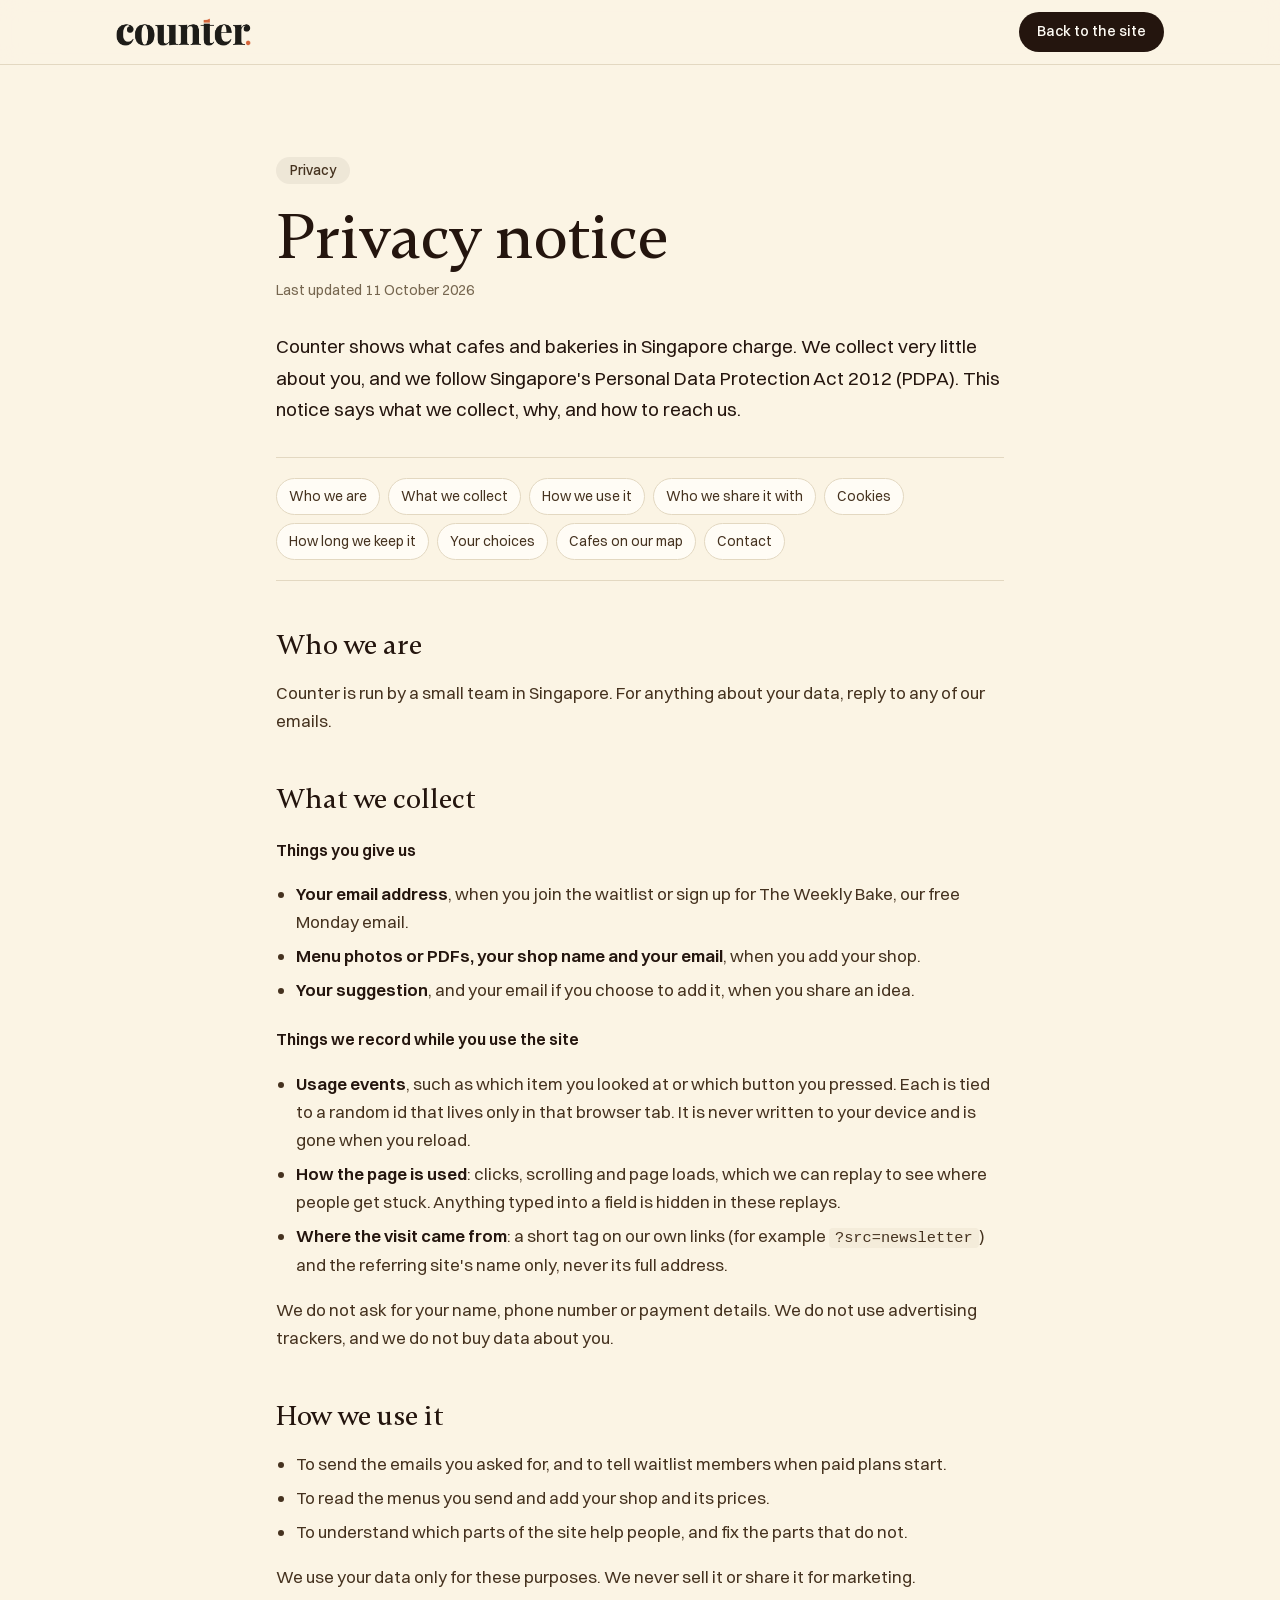
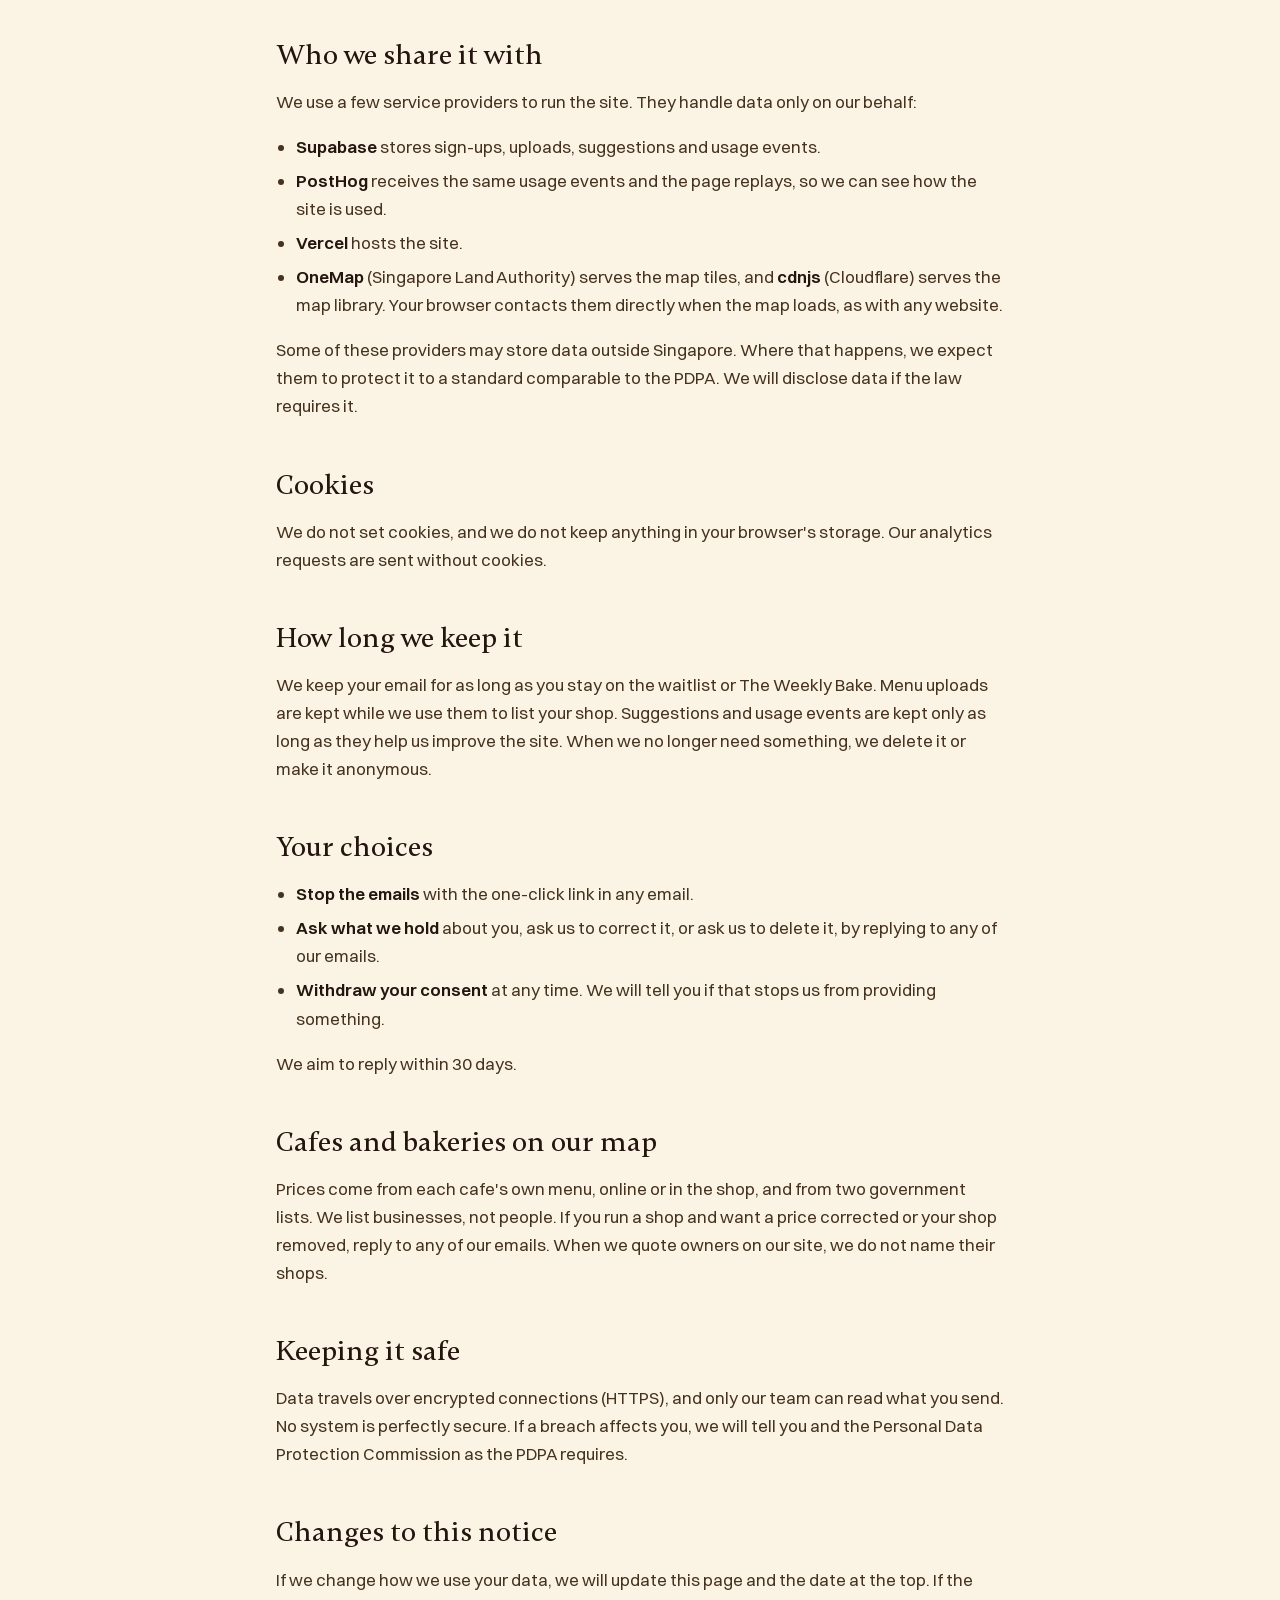
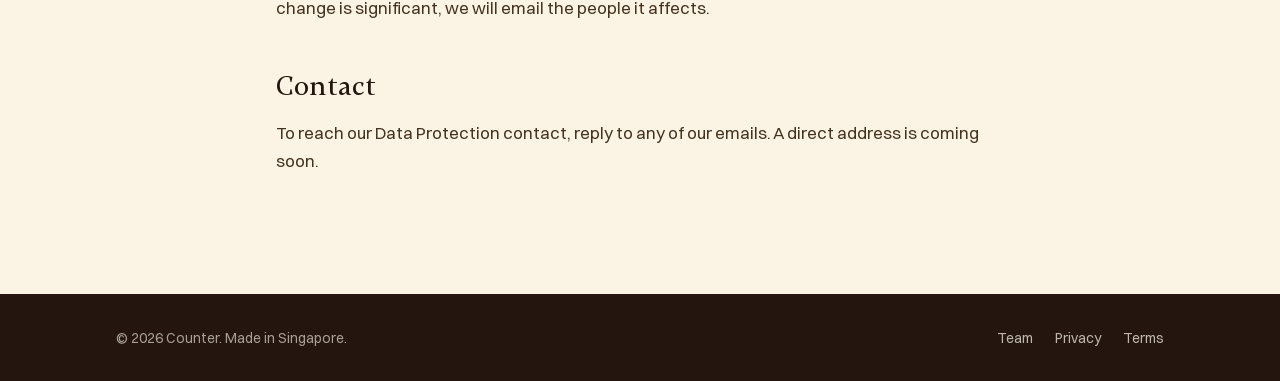
==== commit 773ee75b: "PostHog: events, replays (inputs hidden), heatmaps, errors, seconds per section, visitor carried int" ====
--- a/privacy.html
+++ b/privacy.html
@@ -33,6 +33,7 @@
 <h3>Things we record while you use the site</h3>
 <ul>
   <li><b>Usage events</b>, such as which item you looked at or which button you pressed. Each is tied to a random id that lives only in that browser tab. It is never written to your device and is gone when you reload.</li>
+  <li><b>How the page is used</b>: clicks, scrolling and page loads, which we can replay to see where people get stuck. Anything typed into a field is hidden in these replays.</li>
   <li><b>Where the visit came from</b>: a short tag on our own links (for example <code>?src=newsletter</code>) and the referring site's name only, never its full address.</li>
 </ul>
 <p>We do not ask for your name, phone number or payment details. We do not use advertising trackers, and we do not buy data about you.</p>
@@ -49,6 +50,7 @@
 <p>We use a few service providers to run the site. They handle data only on our behalf:</p>
 <ul>
   <li><b>Supabase</b> stores sign-ups, uploads, suggestions and usage events.</li>
+  <li><b>PostHog</b> receives the same usage events and the page replays, so we can see how the site is used.</li>
   <li><b>Vercel</b> hosts the site.</li>
   <li><b>OneMap</b> (Singapore Land Authority) serves the map tiles, and <b>cdnjs</b> (Cloudflare) serves the map library. Your browser contacts them directly when the map loads, as with any website.</li>
 </ul>
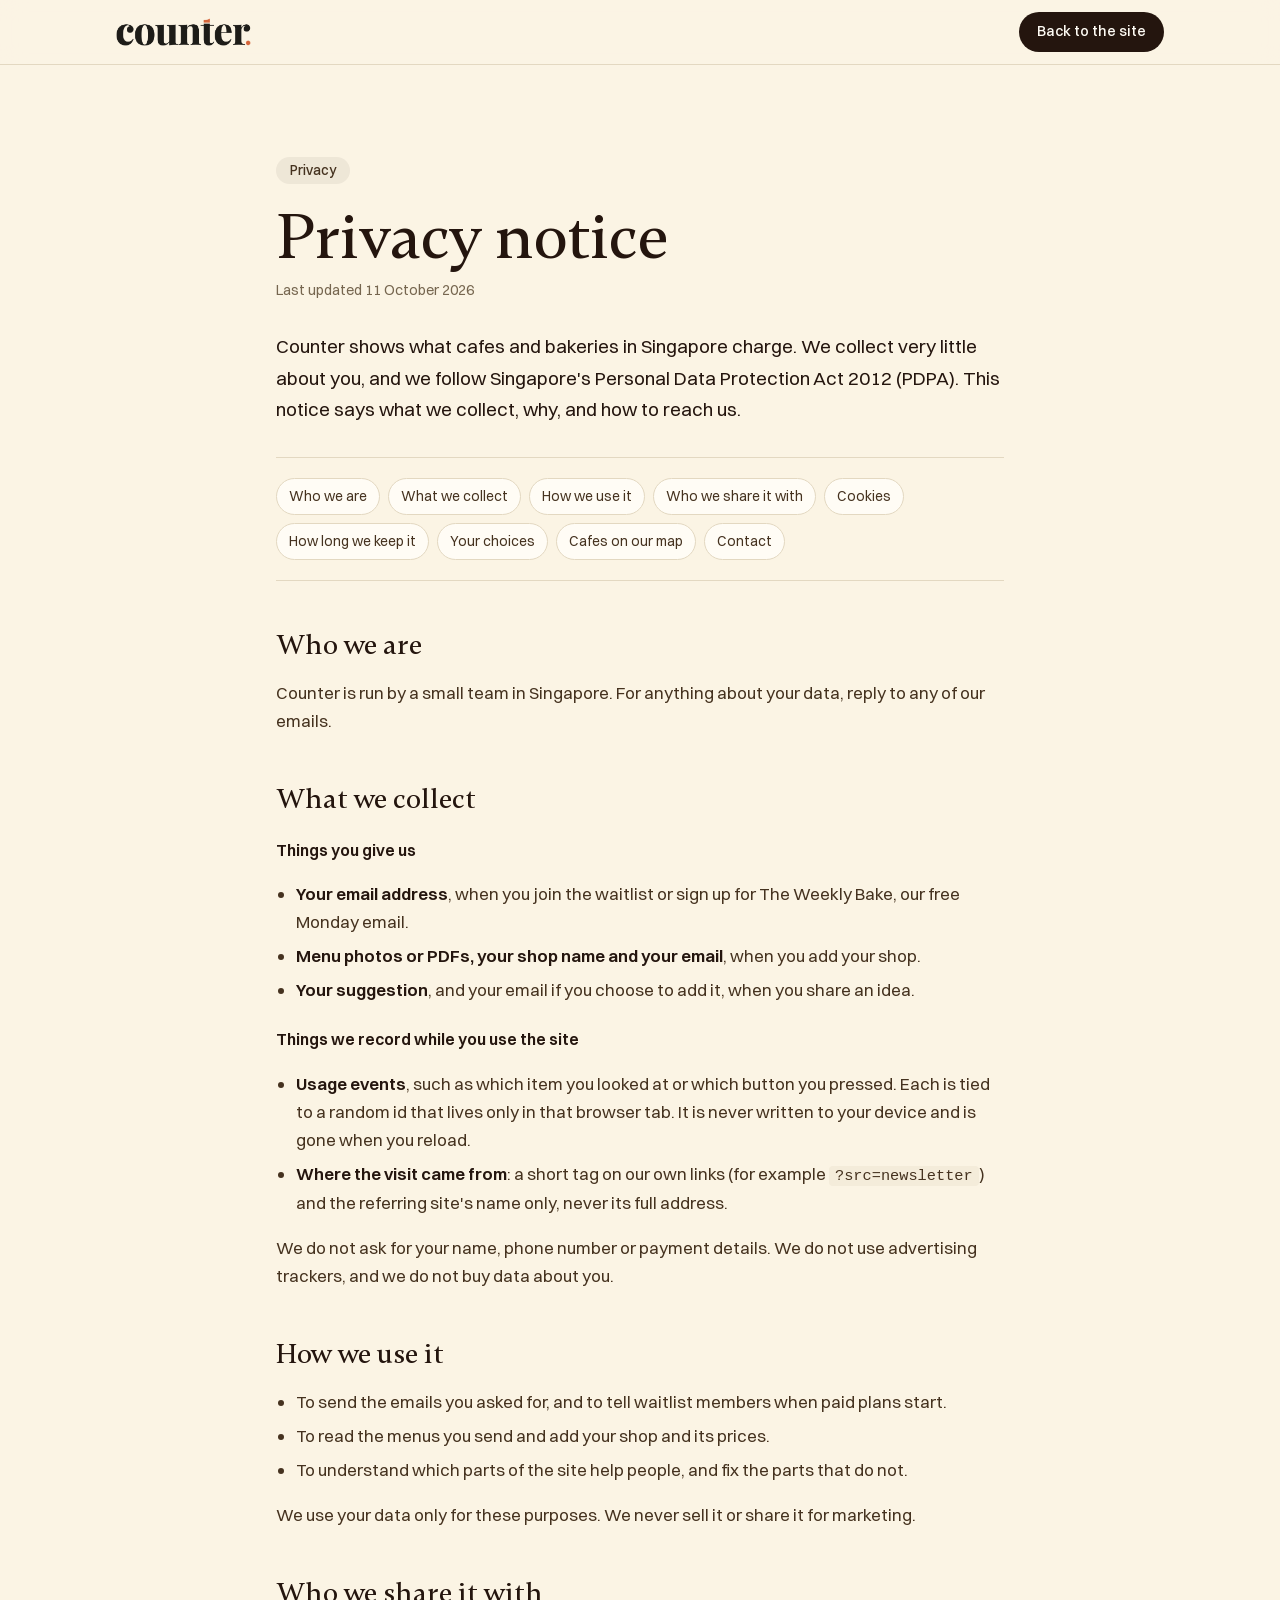
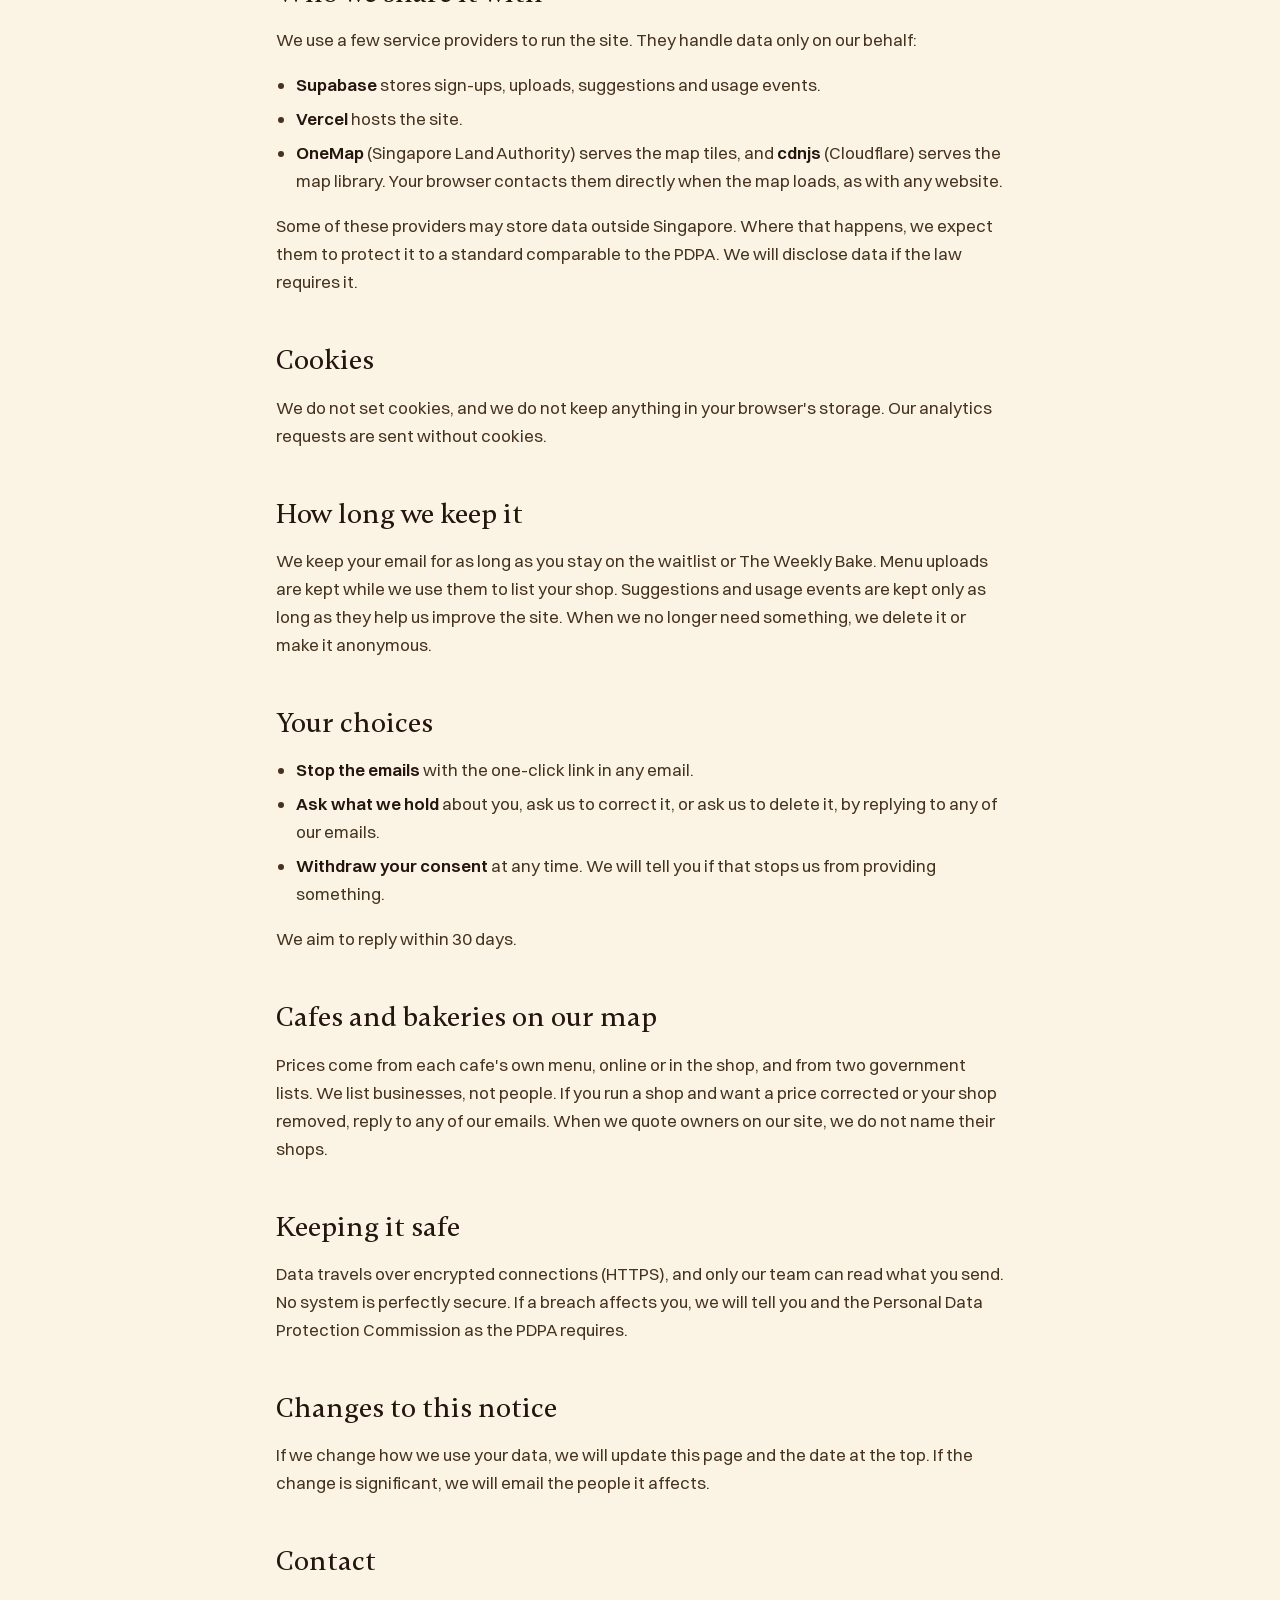
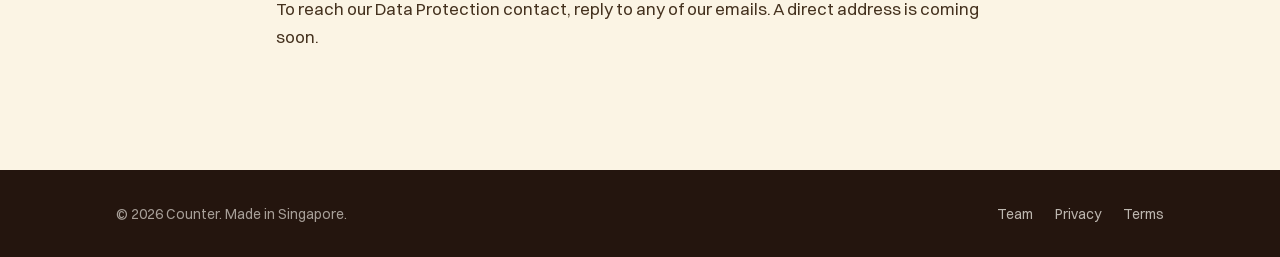
==== commit 2ba9d22c: "Revert "PostHog: events, replays (inputs hidden), heatmaps, errors, seconds per section, visitor car" ====
--- a/privacy.html
+++ b/privacy.html
@@ -33,7 +33,6 @@
 <h3>Things we record while you use the site</h3>
 <ul>
   <li><b>Usage events</b>, such as which item you looked at or which button you pressed. Each is tied to a random id that lives only in that browser tab. It is never written to your device and is gone when you reload.</li>
-  <li><b>How the page is used</b>: clicks, scrolling and page loads, which we can replay to see where people get stuck. Anything typed into a field is hidden in these replays.</li>
   <li><b>Where the visit came from</b>: a short tag on our own links (for example <code>?src=newsletter</code>) and the referring site's name only, never its full address.</li>
 </ul>
 <p>We do not ask for your name, phone number or payment details. We do not use advertising trackers, and we do not buy data about you.</p>
@@ -50,7 +49,6 @@
 <p>We use a few service providers to run the site. They handle data only on our behalf:</p>
 <ul>
   <li><b>Supabase</b> stores sign-ups, uploads, suggestions and usage events.</li>
-  <li><b>PostHog</b> receives the same usage events and the page replays, so we can see how the site is used.</li>
   <li><b>Vercel</b> hosts the site.</li>
   <li><b>OneMap</b> (Singapore Land Authority) serves the map tiles, and <b>cdnjs</b> (Cloudflare) serves the map library. Your browser contacts them directly when the map loads, as with any website.</li>
 </ul>
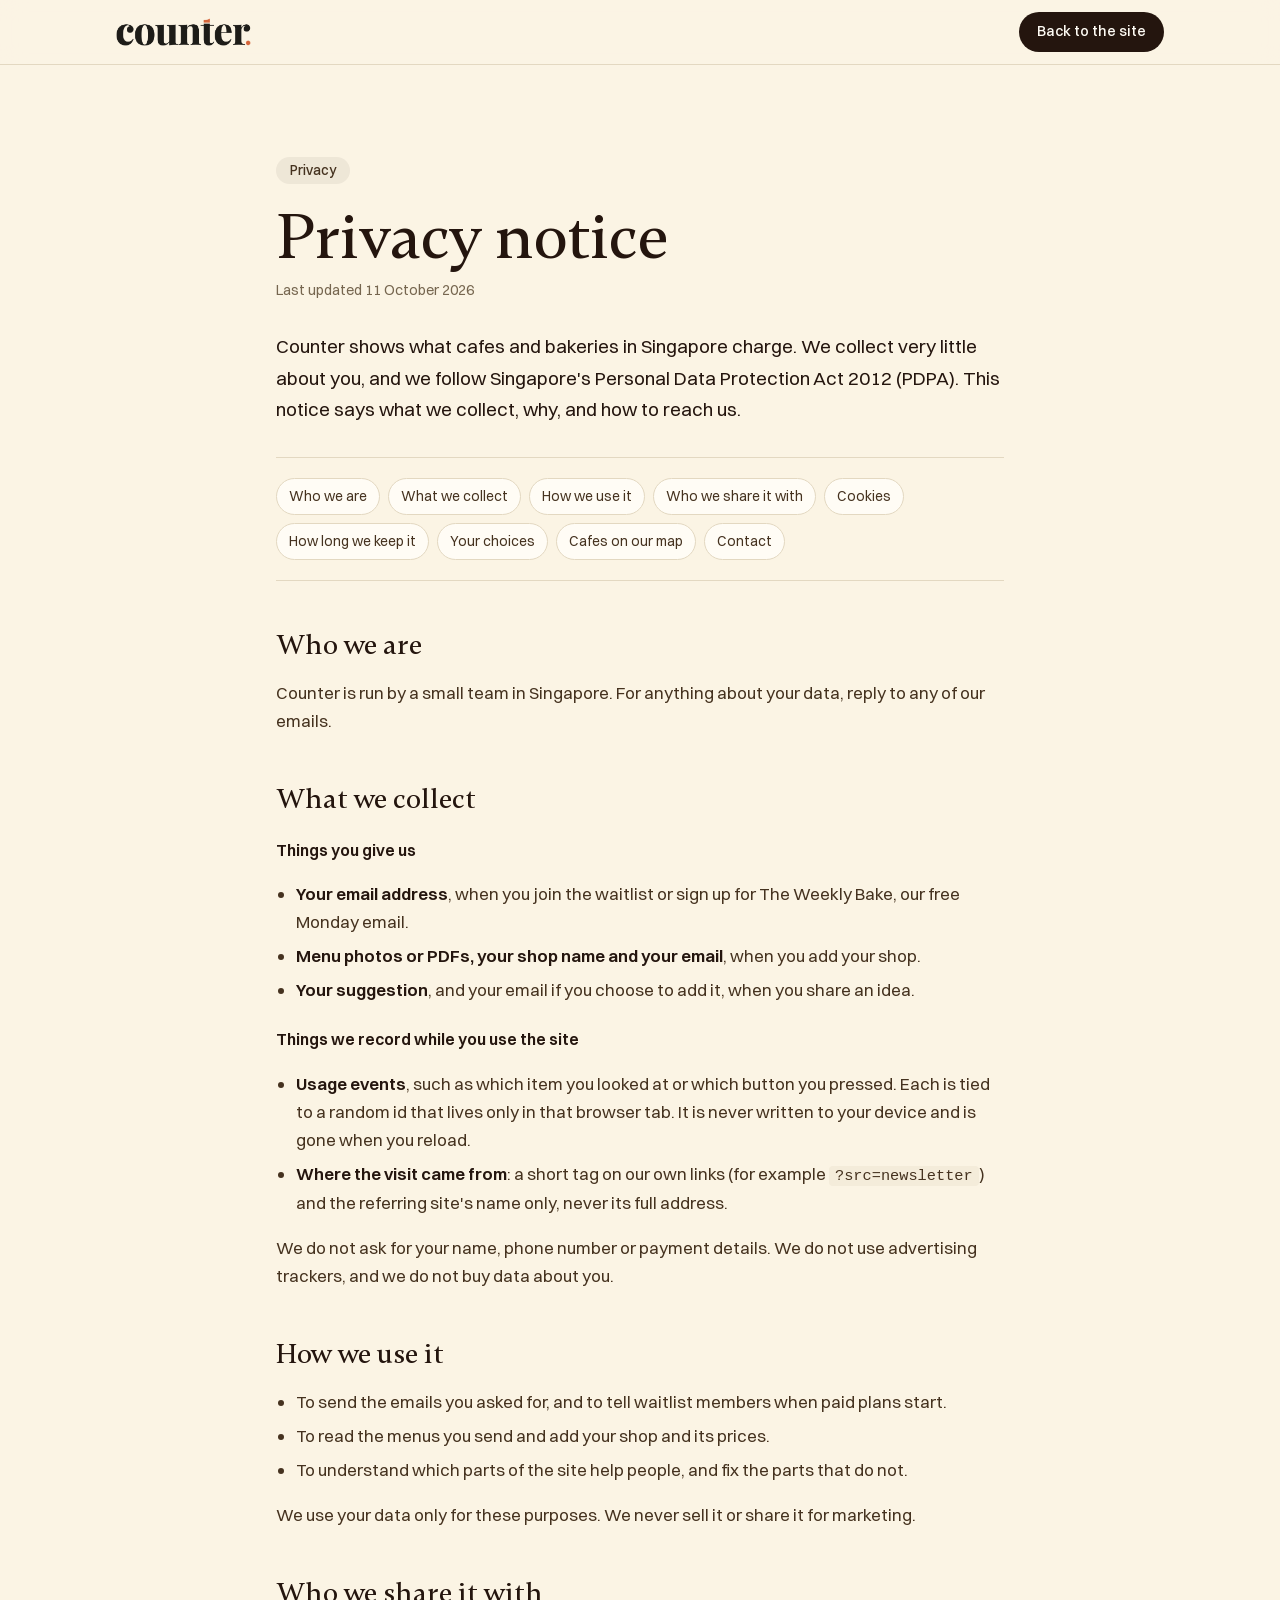
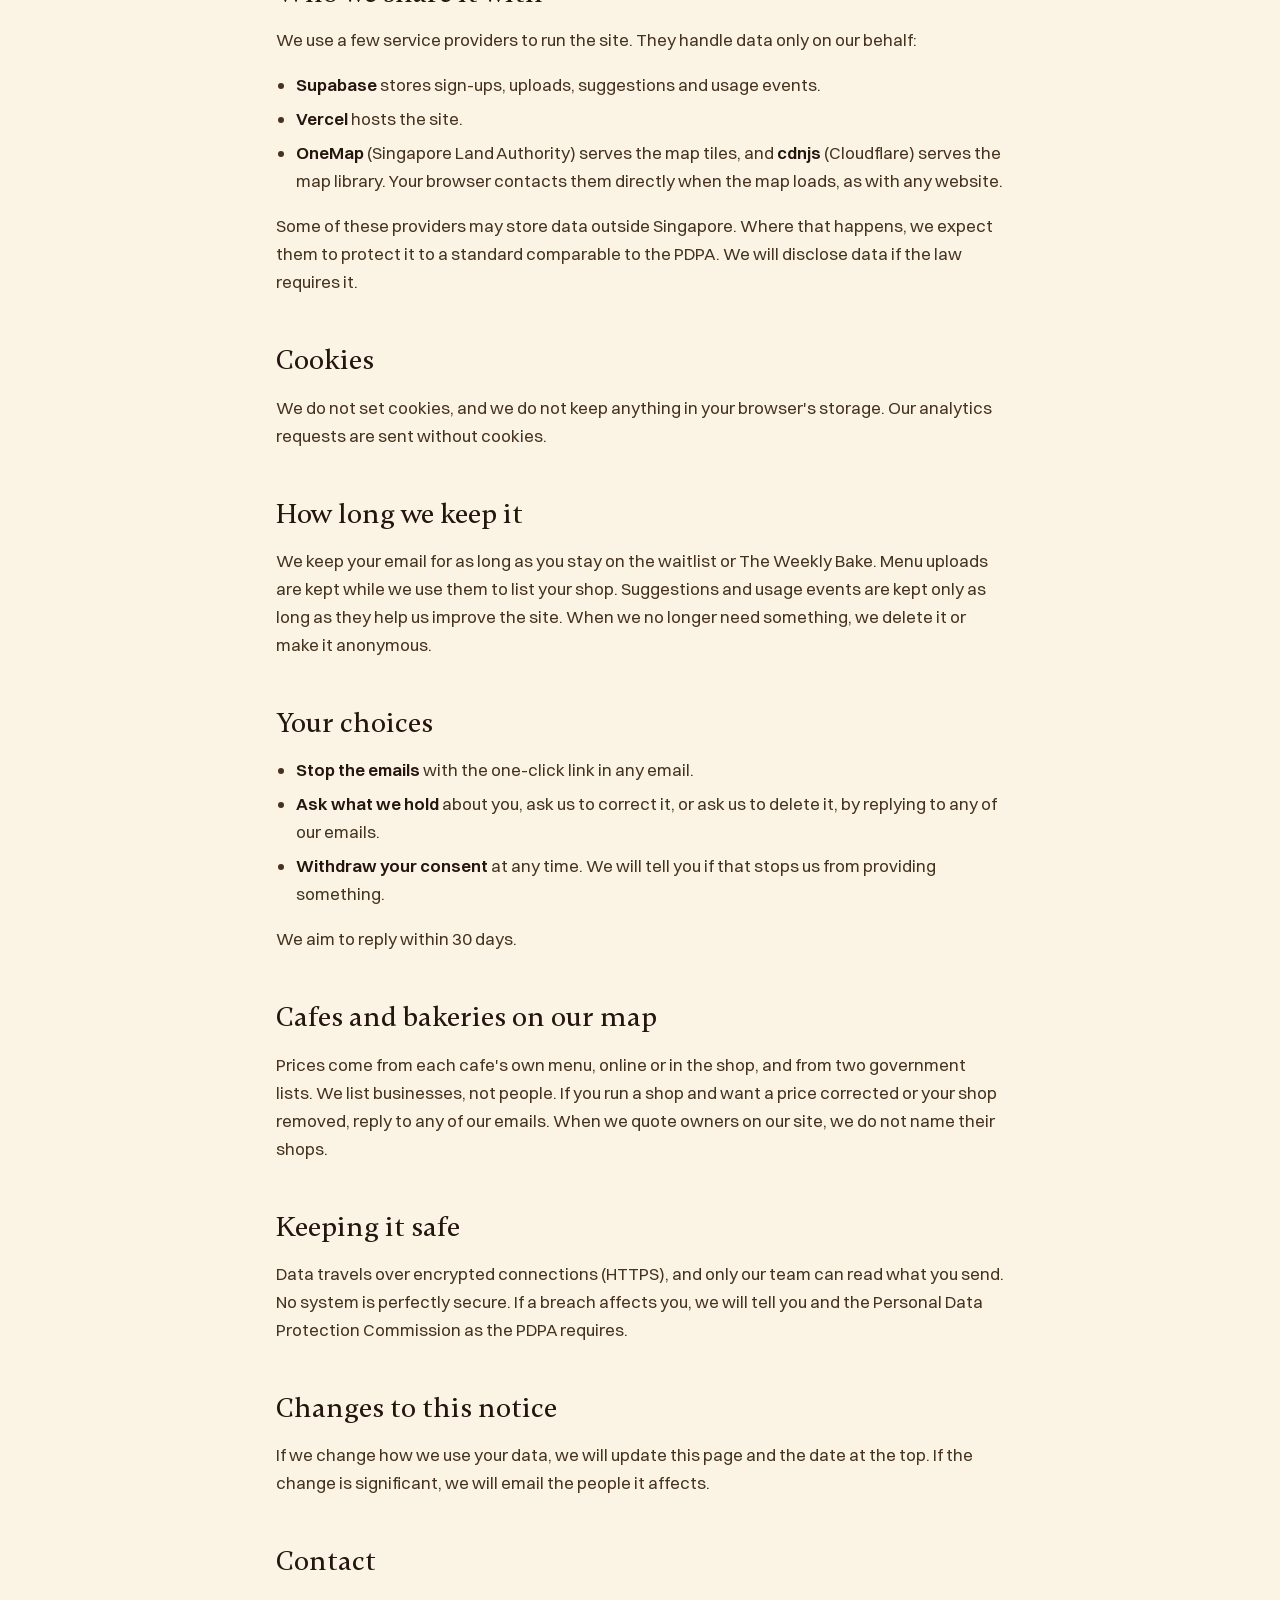
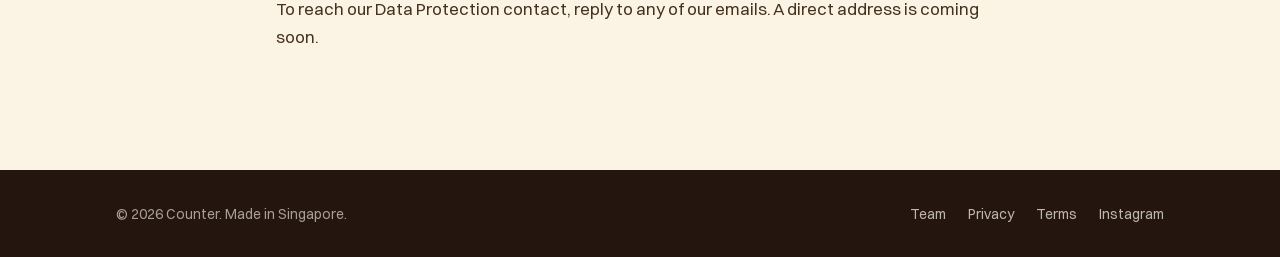
==== commit b46f7d81: "Videos start sooner and play evenly: index at the front, even frame timing, smaller files, a lighter" ====
--- a/privacy.html
+++ b/privacy.html
@@ -82,7 +82,7 @@
 </main>
 <footer class="foot"><div class="wrap">
   <p>&copy; 2026 Counter. Made in Singapore.</p>
-  <nav aria-label="Legal"><a href="team.html">Team</a><a href="privacy.html">Privacy</a><a href="terms.html">Terms</a></nav>
+  <nav aria-label="Legal"><a href="team.html">Team</a><a href="privacy.html">Privacy</a><a href="terms.html">Terms</a><a href="https://www.instagram.com/counter.singapore/" target="_blank" rel="me noopener">Instagram</a></nav>
 </div></footer>
 </body>
 </html>
